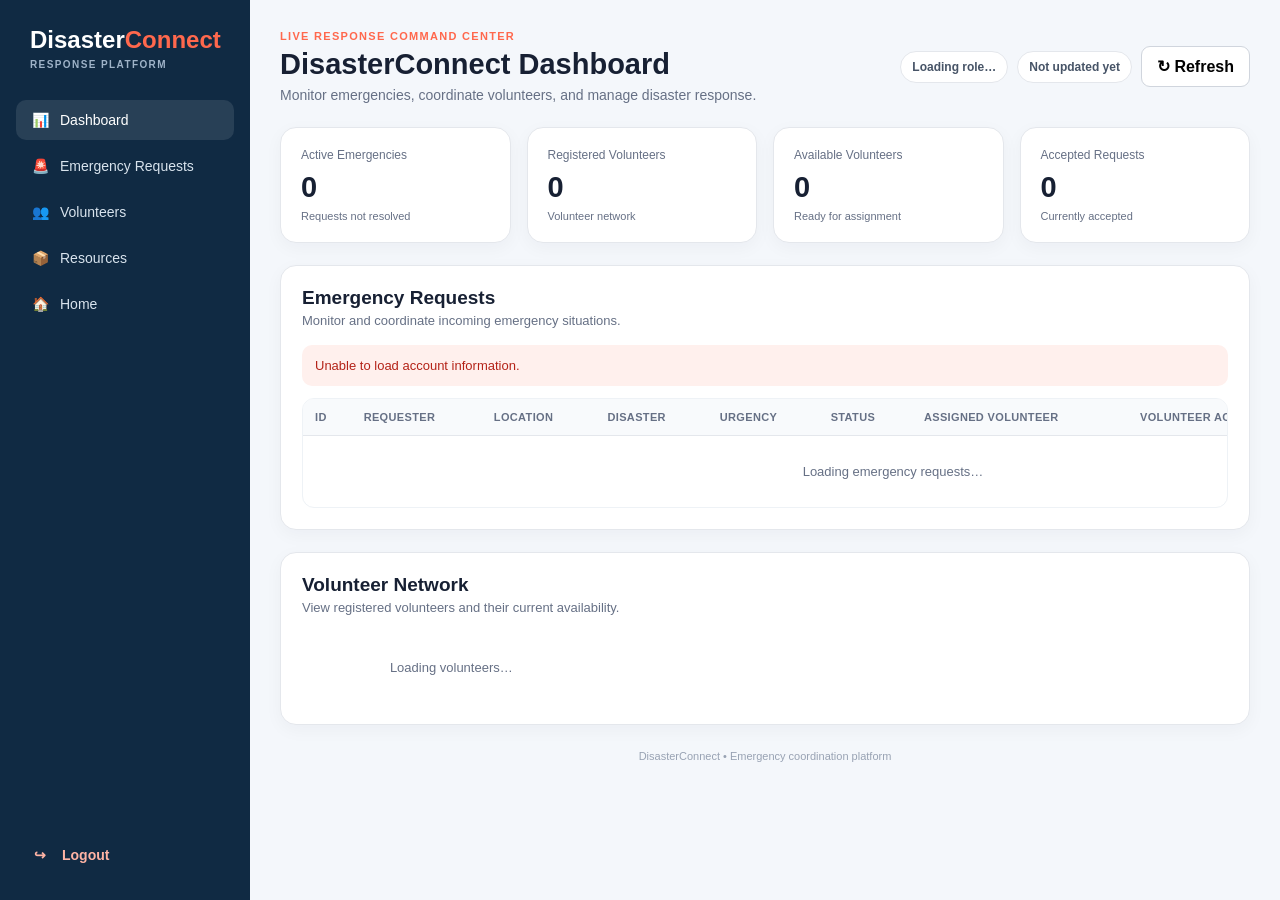
==== src/main/resources/static/dashboard.html @ 62697d00 "Initial DisasterConnect project" ====
<!DOCTYPE html>
<html lang="en">
<head>
<meta charset="UTF-8">
<meta name="viewport" content="width=device-width, initial-scale=1.0">

<title>Dashboard | DisasterConnect</title>

<style>

* {
    box-sizing: border-box;
    margin: 0;
    padding: 0;
}

:root {
    --navy: #102a43;
    --navy2: #163b5c;
    --accent: #ff684d;

    --bg: #f4f7fb;
    --card: #ffffff;
    --border: #e4e7ec;

    --muted: #667085;
    --text: #172033;

    --success: #18733c;
    --successbg: #e6f4ea;

    --warn: #8a6500;
    --warnbg: #fff4cc;

    --info: #2457b8;
    --infobg: #e7f0ff;

    --danger: #b42318;
    --dangerbg: #fff0ed;

    --neutral: #475467;
    --neutralbg: #e8eaed;
}

body {
    font-family: Inter, Arial, Helvetica, sans-serif;
    background: var(--bg);
    color: var(--text);
    min-height: 100vh;
}

button,
select {
    font: inherit;
}

.app {
    display: flex;
    min-height: 100vh;
}

/* ================= SIDEBAR ================= */

.sidebar {
    width: 250px;
    background: var(--navy);
    color: #fff;
    padding: 26px 16px;
    position: fixed;
    inset: 0 auto 0 0;
    display: flex;
    flex-direction: column;
    z-index: 20;
}

.brand {
    font-size: 24px;
    font-weight: 800;
    padding: 0 14px 30px;
}

.brand span {
    color: var(--accent);
}

.brand small {
    display: block;
    font-size: 10px;
    letter-spacing: 1.4px;
    color: #9fb3c8;
    text-transform: uppercase;
    margin-top: 5px;
}

.nav {
    display: flex;
    flex-direction: column;
    gap: 6px;
}

.nav a {
    color: #d8e3ed;
    text-decoration: none;
    padding: 12px 13px;
    border-radius: 10px;
    font-size: 14px;
    display: flex;
    gap: 9px;
    align-items: center;
}

.nav a:hover,
.nav a.active {
    background: rgba(255,255,255,.1);
    color: #fff;
}

.nav-icon {
    width: 22px;
    text-align: center;
}

.nav-divider {
    height: 1px;
    background: rgba(255,255,255,.1);
    margin: 12px 10px;
}

/* ================= LOGOUT ================= */

.logout {
    margin-top: auto;
}

.logout form {
    width: 100%;
}

.logout button {

    display: flex;

    align-items: center;

    gap: 11px;

    padding: 11px 13px;

    width: 100%;

    background: transparent;

    border: none;

    color: #ffb4a5;

    text-align: left;

    font-family: inherit;

    font-size: 14px;

    font-weight: 600;

    border-radius: 10px;

    cursor: pointer;

    transition: all 0.2s ease;
}

.logout button:hover {

    background: rgba(220, 38, 38, 0.12);

    color: #fecaca;
}

/* ================= MAIN ================= */

.main {
    margin-left: 250px;
    width: calc(100% - 250px);
    padding: 30px;
}

/* ================= TOP BAR ================= */

.topbar {
    display: flex;
    justify-content: space-between;
    align-items: center;
    gap: 18px;
    margin-bottom: 24px;
}

.eyebrow {
    font-size: 11px;
    font-weight: 800;
    letter-spacing: 1.3px;
    text-transform: uppercase;
    color: var(--accent);
    margin-bottom: 6px;
}

.topbar h1 {
    font-size: 29px;
    margin-bottom: 6px;
}

.topbar p {
    color: var(--muted);
    font-size: 14px;
}

.top-actions {
    display: flex;
    align-items: center;
    gap: 9px;
    flex-wrap: wrap;
}

.role-pill,
.last-updated {
    font-size: 12px;
    padding: 8px 11px;
    border-radius: 999px;
    background: #fff;
    border: 1px solid var(--border);
    color: var(--neutral);
    font-weight: 700;
}

.refresh-btn {
    border: 1px solid #d0d5dd;
    background: #fff;
    padding: 10px 15px;
    border-radius: 9px;
    cursor: pointer;
    font-weight: 700;
}

.refresh-btn:hover {
    background: #f8fafc;
}

/* ================= STATISTICS ================= */

.stats {
    display: grid;
    grid-template-columns: repeat(4, 1fr);
    gap: 16px;
    margin-bottom: 22px;
}

.stat-card {
    background: #fff;
    border: 1px solid var(--border);
    border-radius: 16px;
    padding: 20px;
    box-shadow: 0 5px 18px rgba(15,23,42,.04);
}

.stat-label {
    color: var(--muted);
    font-size: 12px;
    margin-bottom: 9px;
}

.stat-value {
    font-size: 29px;
    font-weight: 800;
}

.stat-foot {
    font-size: 11px;
    color: var(--muted);
    margin-top: 6px;
}

/* ================= SECTIONS ================= */

.section {
    background: #fff;
    border: 1px solid var(--border);
    border-radius: 16px;
    padding: 21px;
    margin-bottom: 22px;
    box-shadow: 0 5px 18px rgba(15,23,42,.04);
}

.section-header {
    display: flex;
    justify-content: space-between;
    align-items: center;
    gap: 15px;
    margin-bottom: 17px;
}

.section-header h2 {
    font-size: 19px;
}

.section-header p {
    color: var(--muted);
    font-size: 13px;
    margin-top: 4px;
}

/* ================= TABLE ================= */

.table-wrapper {
    overflow-x: auto;
    border: 1px solid #eef2f6;
    border-radius: 12px;
}

table {
    width: 100%;
    border-collapse: collapse;
    min-width: 1180px;
}

th {
    text-align: left;
    background: #f8fafc;
    color: #667085;
    font-size: 11px;
    padding: 12px;
    border-bottom: 1px solid var(--border);
    white-space: nowrap;
    text-transform: uppercase;
    letter-spacing: .35px;
}

td {
    padding: 13px 12px;
    border-bottom: 1px solid #eef2f6;
    font-size: 13px;
    vertical-align: middle;
}

tr:last-child td {
    border-bottom: none;
}

.requester {
    font-weight: 750;
}

.subtext {
    font-size: 11px;
    color: var(--muted);
    margin-top: 3px;
}

/* ================= BADGES ================= */

.badge {
    display: inline-flex;
    align-items: center;
    padding: 5px 9px;
    border-radius: 999px;
    font-size: 10px;
    font-weight: 800;
    letter-spacing: .2px;
    white-space: nowrap;
}

.badge-pending {
    background: var(--warnbg);
    color: var(--warn);
}

.badge-accepted {
    background: var(--successbg);
    color: var(--success);
}

.badge-progress {
    background: var(--infobg);
    color: var(--info);
}

.badge-resolved {
    background: var(--neutralbg);
    color: var(--neutral);
}

.badge-cancelled {
    background: var(--dangerbg);
    color: var(--danger);
}

.badge-available {
    background: var(--successbg);
    color: var(--success);
}

.badge-assigned {
    background: #fff0ed;
    color: #c2412d;
}

/* ================= CONTROLS ================= */

.control {
    padding: 8px 9px;
    border: 1px solid #d0d5dd;
    border-radius: 8px;
    background: #fff;
    font-size: 12px;
    min-width: 120px;
}

.action-btn {
    border: none;
    border-radius: 8px;
    padding: 8px 10px;
    background: var(--navy);
    color: #fff;
    cursor: pointer;
    font-size: 11px;
    font-weight: 800;
    white-space: nowrap;
}

.action-btn:hover {
    background: var(--navy2);
}

.action-btn.secondary {
    background: #fff;
    color: var(--navy);
    border: 1px solid #d0d5dd;
}

.action-btn.secondary:hover {
    background: #f8fafc;
}

.action-btn:disabled {
    opacity: .5;
    cursor: not-allowed;
}

.assign-box {
    display: flex;
    gap: 6px;
    align-items: center;
    flex-wrap: wrap;
}

.assigned-wrap {
    display: flex;
    flex-direction: column;
    gap: 5px;
}

.assigned-name {
    font-weight: 750;
    max-width: 155px;
}

/* ================= STATES ================= */

.empty,
.loading {
    padding: 28px;
    text-align: center;
    color: var(--muted);
    font-size: 13px;
}

.error {
    padding: 13px;
    border-radius: 10px;
    background: var(--dangerbg);
    color: var(--danger);
    font-size: 13px;
    margin-bottom: 12px;
}

/* ================= VOLUNTEERS ================= */

.volunteer-grid {
    display: grid;
    grid-template-columns: repeat(3, 1fr);
    gap: 15px;
}

.volunteer-card {
    border: 1px solid var(--border);
    border-radius: 13px;
    padding: 17px;
    background: #fff;
}

.volunteer-top {
    display: flex;
    justify-content: space-between;
    align-items: flex-start;
    gap: 10px;
    margin-bottom: 9px;
}

.volunteer-name {
    font-size: 15px;
    font-weight: 800;
}

.volunteer-location {
    color: var(--muted);
    font-size: 12px;
    margin-bottom: 12px;
}

.volunteer-info {
    display: flex;
    flex-direction: column;
    gap: 7px;
    font-size: 12px;
    color: #475467;
}

.skills {
    line-height: 1.45;
}

/* ================= FOOTER ================= */

.footer-note {
    text-align: center;
    color: #98a2b3;
    font-size: 11px;
    padding: 3px 0 10px;
}

.hidden {
    display: none !important;
}

/* ================= RESPONSIVE ================= */

@media(max-width:1100px) {

    .stats {
        grid-template-columns: repeat(2, 1fr);
    }

    .volunteer-grid {
        grid-template-columns: repeat(2, 1fr);
    }
}

@media(max-width:800px) {

    .sidebar {
        width: 210px;
    }

    .main {
        margin-left: 210px;
        width: calc(100% - 210px);
        padding: 20px;
    }
}

@media(max-width:650px) {

    .sidebar {
        position: static;
        width: 100%;
        min-height: auto;
    }

    .app {
        flex-direction: column;
    }

    .main {
        margin-left: 0;
        width: 100%;
        padding: 16px;
    }

    .stats {
        grid-template-columns: 1fr;
    }

    .volunteer-grid {
        grid-template-columns: 1fr;
    }

    .topbar {
        align-items: flex-start;
        flex-direction: column;
    }

    .top-actions {
        width: 100%;
    }

    .refresh-btn {
        width: 100%;
    }

    .section {
        padding: 15px;
    }
}

</style>
</head>

<body>

<div class="app">

<!-- ================= SIDEBAR ================= -->

<aside class="sidebar">

    <div class="brand">
        Disaster<span>Connect</span>
        <small>Response Platform</small>
    </div>

    <nav class="nav">

        <a href="/dashboard.html" class="active">
            <span class="nav-icon">📊</span>
            <span>Dashboard</span>
        </a>

        <a href="#emergency-section">
            <span class="nav-icon">🚨</span>
            <span>Emergency Requests</span>
        </a>

        <a href="#volunteer-section">
            <span class="nav-icon">👥</span>
            <span>Volunteers</span>
        </a>

        <a href="/resources.html" id="resourcesNavLink">
            <span class="nav-icon">📦</span>
            <span>Resources</span>
        </a>

        <a href="/admin-users.html"
           id="adminUsersNavLink"
           class="hidden">

            <span class="nav-icon">👤</span>
            <span>User Management</span>

        </a>

        <a href="/index.html">

            <span class="nav-icon">🏠</span>
            <span>Home</span>

        </a>

    </nav>

    <!-- IMPORTANT: POST logout -->

    <div class="logout">

        <form action="/logout" method="post">

            <button type="submit">

                <span class="nav-icon">↪</span>

                <span>Logout</span>

            </button>

        </form>

    </div>

</aside>


<!-- ================= MAIN ================= -->

<main class="main">

    <div class="topbar">

        <div>

            <div class="eyebrow">
                Live response command center
            </div>

            <h1>
                DisasterConnect Dashboard
            </h1>

            <p>
                Monitor emergencies, coordinate volunteers,
                and manage disaster response.
            </p>

        </div>

        <div class="top-actions">

            <span class="role-pill" id="rolePill">
                Loading role…
            </span>

            <span class="last-updated" id="lastUpdated">
                Not updated yet
            </span>

            <button
                class="refresh-btn"
                onclick="loadDashboard()">

                ↻ Refresh

            </button>

        </div>

    </div>


    <!-- ================= STATISTICS ================= -->

    <section class="stats">

        <div class="stat-card">

            <div class="stat-label">
                Active Emergencies
            </div>

            <div
                class="stat-value"
                id="activeEmergencies">

                0

            </div>

            <div class="stat-foot">
                Requests not resolved
            </div>

        </div>


        <div class="stat-card">

            <div class="stat-label">
                Registered Volunteers
            </div>

            <div
                class="stat-value"
                id="registeredVolunteers">

                0

            </div>

            <div class="stat-foot">
                Volunteer network
            </div>

        </div>


        <div class="stat-card">

            <div class="stat-label">
                Available Volunteers
            </div>

            <div
                class="stat-value"
                id="availableVolunteers">

                0

            </div>

            <div class="stat-foot">
                Ready for assignment
            </div>

        </div>


        <div class="stat-card">

            <div class="stat-label">
                Accepted Requests
            </div>

            <div
                class="stat-value"
                id="acceptedRequests">

                0

            </div>

            <div class="stat-foot">
                Currently accepted
            </div>

        </div>

    </section>


    <!-- ================= EMERGENCY REQUESTS ================= -->

    <section
        class="section"
        id="emergency-section">

        <div class="section-header">

            <div>

                <h2>
                    Emergency Requests
                </h2>

                <p>
                    Monitor and coordinate incoming
                    emergency situations.
                </p>

            </div>

        </div>

        <div id="emergencyError"></div>

        <div class="table-wrapper">

            <table>

                <thead>

                    <tr>

                        <th>ID</th>
                        <th>Requester</th>
                        <th>Location</th>
                        <th>Disaster</th>
                        <th>Urgency</th>
                        <th>Status</th>
                        <th>Assigned Volunteer</th>
                        <th>Volunteer Action</th>
                        <th>Update Status</th>

                    </tr>

                </thead>

                <tbody id="emergencyTableBody">

                    <tr>

                        <td
                            colspan="9"
                            class="loading">

                            Loading emergency requests…

                        </td>

                    </tr>

                </tbody>

            </table>

        </div>

    </section>


    <!-- ================= VOLUNTEERS ================= -->

    <section
        class="section"
        id="volunteer-section">

        <div class="section-header">

            <div>

                <h2>
                    Volunteer Network
                </h2>

                <p>
                    View registered volunteers and
                    their current availability.
                </p>

            </div>

        </div>

        <div id="volunteerError"></div>

        <div
            class="volunteer-grid"
            id="volunteerGrid">

            <div class="loading">
                Loading volunteers…
            </div>

        </div>

    </section>


    <div class="footer-note">

        DisasterConnect • Emergency coordination platform

    </div>

</main>

</div>


<script>

/* =========================================================
   GLOBAL STATE
========================================================= */

let emergencyRequests = [];

let volunteers = [];

let currentUser = null;

let canManage = false;


/* =========================================================
   SECURITY / HTML ESCAPING
========================================================= */

function escapeHtml(value) {

    if (value === null || value === undefined) {
        return "";
    }

    return String(value)
        .replace(/&/g, "&amp;")
        .replace(/</g, "&lt;")
        .replace(/>/g, "&gt;")
        .replace(/"/g, "&quot;")
        .replace(/'/g, "&#039;");
}


/* =========================================================
   STATUS BADGE
========================================================= */

function statusBadge(status) {

    const normalized =
        String(status || "").toUpperCase();

    let cssClass = "badge-pending";

    if (normalized === "ACCEPTED") {
        cssClass = "badge-accepted";
    }

    else if (normalized === "IN_PROGRESS") {
        cssClass = "badge-progress";
    }

    else if (normalized === "RESOLVED") {
        cssClass = "badge-resolved";
    }

    else if (normalized === "CANCELLED") {
        cssClass = "badge-cancelled";
    }

    return `
        <span class="badge ${cssClass}">
            ${escapeHtml(normalized)}
        </span>
    `;
}


/* =========================================================
   VOLUNTEER STATUS BADGE
========================================================= */

function volunteerStatusBadge(status) {

    const normalized =
        String(status || "").toUpperCase();

    const cssClass =
        normalized === "AVAILABLE"
            ? "badge-available"
            : "badge-assigned";

    return `
        <span class="badge ${cssClass}">
            ● ${escapeHtml(normalized)}
        </span>
    `;
}


/* =========================================================
   CURRENT USER
========================================================= */

async function loadCurrentUser() {

    const response =
        await fetch("/api/me");

    if (response.status === 401) {

        window.location.href =
            "/login.html";

        return false;
    }

    if (!response.ok) {

        throw new Error(
            "Unable to load account information."
        );
    }

    currentUser =
        await response.json();

    const role =
        String(currentUser.role || "")
            .toUpperCase();

    canManage =
        role === "ADMIN" ||
        role === "COORDINATOR";

    document.getElementById("rolePill")
        .textContent =
        role || "USER";

    if (role === "ADMIN") {

        document
            .getElementById("adminUsersNavLink")
            .classList
            .remove("hidden");

    }

    return true;
}


/* =========================================================
   LOAD DASHBOARD
========================================================= */

async function loadDashboard() {

    try {

        const loggedIn =
            await loadCurrentUser();

        if (!loggedIn) {
            return;
        }

        await Promise.all([
            loadVolunteers(),
            loadEmergencies()
        ]);

        document.getElementById("lastUpdated")
            .textContent =
            "Updated " +
            new Date().toLocaleTimeString(
                [],
                {
                    hour: "2-digit",
                    minute: "2-digit"
                }
            );

    }

    catch (error) {

        console.error(error);

        showGlobalError(
            error.message
        );

    }
}


/* =========================================================
   GLOBAL ERROR
========================================================= */

function showGlobalError(message) {

    document.getElementById(
        "emergencyError"
    ).innerHTML = `
        <div class="error">
            ${escapeHtml(message)}
        </div>
    `;
}


/* =========================================================
   LOAD EMERGENCIES
========================================================= */

async function loadEmergencies() {

    const body =
        document.getElementById(
            "emergencyTableBody"
        );

    const errorBox =
        document.getElementById(
            "emergencyError"
        );

    errorBox.innerHTML = "";

    try {

        const response =
            await fetch(
                "/api/emergency-requests"
            );

        if (response.status === 401) {

            window.location.href =
                "/login.html";

            return;
        }

        if (!response.ok) {

            throw new Error(
                "Unable to load emergency requests."
            );
        }

        emergencyRequests =
            await response.json();

        renderEmergencyRequests();

        updateEmergencyStats();

    }

    catch (error) {

        console.error(error);

        body.innerHTML = `
            <tr>
                <td colspan="9">
                    <div class="error">
                        Unable to load emergency requests.
                    </div>
                </td>
            </tr>
        `;

        errorBox.innerHTML = `
            <div class="error">
                ${escapeHtml(error.message)}
            </div>
        `;
    }
}


/* =========================================================
   LOAD VOLUNTEERS
========================================================= */

async function loadVolunteers() {

    const grid =
        document.getElementById(
            "volunteerGrid"
        );

    const errorBox =
        document.getElementById(
            "volunteerError"
        );

    errorBox.innerHTML = "";

    try {

        const response =
            await fetch(
                "/api/volunteers"
            );

        if (response.status === 401) {

            window.location.href =
                "/login.html";

            return;
        }

        if (!response.ok) {

            throw new Error(
                "Unable to load volunteers."
            );
        }

        volunteers =
            await response.json();

        renderVolunteers();

        updateVolunteerStats();

    }

    catch (error) {

        console.error(error);

        grid.innerHTML = `
            <div class="error">
                Unable to load volunteers.
            </div>
        `;

        errorBox.innerHTML = `
            <div class="error">
                ${escapeHtml(error.message)}
            </div>
        `;
    }
}


/* =========================================================
   RENDER EMERGENCY REQUESTS
========================================================= */

function renderEmergencyRequests() {

    const body =
        document.getElementById(
            "emergencyTableBody"
        );

    if (!emergencyRequests.length) {

        body.innerHTML = `
            <tr>
                <td colspan="9">
                    <div class="empty">
                        No emergency requests found.
                    </div>
                </td>
            </tr>
        `;

        return;
    }

    body.innerHTML =
        emergencyRequests.map(request => {

            const assigned =
                volunteers.find(
                    volunteer =>
                        Number(volunteer.id) ===
                        Number(request.assignedVolunteerId)
                );

            const assignedName =
                assigned
                    ? assigned.name
                    : request.assignedVolunteerId
                        ? `Volunteer #${request.assignedVolunteerId}`
                        : "Not assigned";


            const management =
                canManage

                ? request.assignedVolunteerId

                    ? `
                        <div class="assigned-wrap">

                            <span class="badge badge-assigned">
                                Assigned
                            </span>

                            <button
                                class="action-btn secondary"
                                onclick="showReassign(${request.id})">

                                Change Volunteer

                            </button>

                        </div>
                    `

                    : `
                        <div class="assign-box">

                            <select
                                class="control"
                                id="assign-${request.id}">

                                <option value="">
                                    Select volunteer
                                </option>

                                ${getAvailableVolunteerOptions()}

                            </select>

                            <button
                                class="action-btn"
                                onclick="assignVolunteer(${request.id})">

                                Assign

                            </button>

                        </div>
                    `

                : `
                    <span class="subtext">
                        ${
                            request.assignedVolunteerId
                                ? "Assigned"
                                : "Awaiting assignment"
                        }
                    </span>
                `;


            const statusControls =
                canManage

                ? `
                    <div class="assign-box">

                        <select
                            class="control"
                            id="status-${request.id}">

                            <option
                                value="PENDING"
                                ${
                                    request.status === "PENDING"
                                        ? "selected"
                                        : ""
                                }>

                                PENDING

                            </option>

                            <option
                                value="ACCEPTED"
                                ${
                                    request.status === "ACCEPTED"
                                        ? "selected"
                                        : ""
                                }>

                                ACCEPTED

                            </option>

                            <option
                                value="IN_PROGRESS"
                                ${
                                    request.status === "IN_PROGRESS"
                                        ? "selected"
                                        : ""
                                }>

                                IN_PROGRESS

                            </option>

                            <option
                                value="RESOLVED"
                                ${
                                    request.status === "RESOLVED"
                                        ? "selected"
                                        : ""
                                }>

                                RESOLVED

                            </option>

                            <option
                                value="CANCELLED"
                                ${
                                    request.status === "CANCELLED"
                                        ? "selected"
                                        : ""
                                }>

                                CANCELLED

                            </option>

                        </select>

                        <button
                            class="action-btn"
                            onclick="updateEmergencyStatus(${request.id})">

                            Update

                        </button>

                    </div>
                `

                : statusBadge(request.status);


            return `
                <tr>

                    <td>
                        #${escapeHtml(request.id)}
                    </td>

                    <td>

                        <div class="requester">
                            ${escapeHtml(request.requesterName)}
                        </div>

                        <div class="subtext">
                            ${escapeHtml(request.contactNumber)}
                        </div>

                    </td>

                    <td>
                        ${escapeHtml(request.location)}
                    </td>

                    <td>
                        ${escapeHtml(request.disasterType)}
                    </td>

                    <td>
                        ${escapeHtml(request.urgency)}
                    </td>

                    <td>
                        ${statusBadge(request.status)}
                    </td>

                    <td>

                        <div class="assigned-name">
                            ${escapeHtml(assignedName)}
                        </div>

                    </td>

                    <td id="assignment-${request.id}">

                        ${management}

                    </td>

                    <td>

                        ${statusControls}

                    </td>

                </tr>
            `;

        }).join("");
}


/* =========================================================
   AVAILABLE VOLUNTEERS
========================================================= */

function getAvailableVolunteerOptions(
    excludeId = null
) {

    const available =
        volunteers.filter(
            volunteer =>

                String(volunteer.status || "")
                    .toUpperCase() === "AVAILABLE"

                &&

                Number(volunteer.id) !==
                    Number(excludeId)
        );

    if (!available.length) {

        return `
            <option value="">
                No available volunteers
            </option>
        `;
    }

    return available.map(
        volunteer => `

            <option value="${escapeHtml(volunteer.id)}">

                ${escapeHtml(volunteer.name)}
                —
                ${escapeHtml(volunteer.location)}

            </option>

        `
    ).join("");
}


/* =========================================================
   REASSIGN VOLUNTEER
========================================================= */

function showReassign(emergencyId) {

    if (!canManage) {
        return;
    }

    const cell =
        document.getElementById(
            `assignment-${emergencyId}`
        );

    const request =
        emergencyRequests.find(
            item =>
                Number(item.id) ===
                Number(emergencyId)
        );

    if (!cell || !request) {
        return;
    }

    cell.innerHTML = `

        <div class="assign-box">

            <select
                class="control"
                id="assign-${emergencyId}">

                <option value="">
                    Select volunteer
                </option>

                ${getAvailableVolunteerOptions(
                    request.assignedVolunteerId
                )}

            </select>

            <button
                class="action-btn"
                onclick="assignVolunteer(${emergencyId})">

                Reassign

            </button>

            <button
                class="action-btn secondary"
                onclick="renderEmergencyRequests()">

                Cancel

            </button>

        </div>

    `;
}


/* =========================================================
   ASSIGN VOLUNTEER
========================================================= */

async function assignVolunteer(
    emergencyId
) {

    if (!canManage) {

        alert("Access denied.");

        return;
    }

    const select =
        document.getElementById(
            `assign-${emergencyId}`
        );

    if (!select || !select.value) {

        alert(
            "Please select an available volunteer."
        );

        return;
    }

    try {

        const response =
            await fetch(
                `/api/emergency-requests/${emergencyId}/assign?volunteerId=${encodeURIComponent(select.value)}`,
                {
                    method: "PUT"
                }
            );

        if (response.status === 401) {

            window.location.href =
                "/login.html";

            return;
        }

        if (response.status === 403) {

            alert(
                "Access denied. Your account cannot assign volunteers."
            );

            return;
        }

        if (!response.ok) {

            const message =
                await response.text();

            throw new Error(
                message ||
                "Unable to assign volunteer."
            );
        }

        alert(
            "Volunteer assignment updated successfully."
        );

        await loadDashboard();

    }

    catch (error) {

        console.error(error);

        alert(
            "Assignment failed: " +
            error.message
        );
    }
}


/* =========================================================
   UPDATE EMERGENCY STATUS
========================================================= */

async function updateEmergencyStatus(
    emergencyId
) {

    if (!canManage) {

        alert("Access denied.");

        return;
    }

    const select =
        document.getElementById(
            `status-${emergencyId}`
        );

    if (!select) {
        return;
    }

    try {

        const response =
            await fetch(
                `/api/emergency-requests/${emergencyId}/status?status=${encodeURIComponent(select.value)}`,
                {
                    method: "PUT"
                }
            );

        if (response.status === 401) {

            window.location.href =
                "/login.html";

            return;
        }

        if (response.status === 403) {

            alert(
                "Access denied. Your account cannot update emergency status."
            );

            return;
        }

        if (!response.ok) {

            const message =
                await response.text();

            throw new Error(
                message ||
                "Unable to update emergency status."
            );
        }

        alert(
            "Emergency status updated successfully."
        );

        await loadDashboard();

    }

    catch (error) {

        console.error(error);

        alert(
            "Status update failed: " +
            error.message
        );
    }
}


/* =========================================================
   RENDER VOLUNTEERS
========================================================= */

function renderVolunteers() {

    const grid =
        document.getElementById(
            "volunteerGrid"
        );

    if (!volunteers.length) {

        grid.innerHTML = `
            <div class="empty">
                No volunteers registered yet.
            </div>
        `;

        return;
    }

    grid.innerHTML =
        volunteers.map(
            volunteer => `

                <div class="volunteer-card">

                    <div class="volunteer-top">

                        <div>

                            <div class="volunteer-name">
                                ${escapeHtml(volunteer.name)}
                            </div>

                            <div class="volunteer-location">
                                📍
                                ${escapeHtml(volunteer.location)}
                            </div>

                        </div>

                        ${volunteerStatusBadge(
                            volunteer.status
                        )}

                    </div>

                    <div class="volunteer-info">

                        <div class="skills">
                            🛠
                            ${escapeHtml(volunteer.skills)}
                        </div>

                        <div>
                            📞
                            ${escapeHtml(
                                volunteer.contactNumber
                            )}
                        </div>

                        <div>
                            Availability:
                            ${escapeHtml(
                                volunteer.availability
                            )}
                        </div>

                    </div>

                </div>

            `
        ).join("");
}


/* =========================================================
   EMERGENCY STATISTICS
========================================================= */

function updateEmergencyStats() {

    const active =
        emergencyRequests.filter(
            request => {

                const status =
                    String(
                        request.status || ""
                    ).toUpperCase();

                return (
                    status !== "RESOLVED" &&
                    status !== "CANCELLED"
                );

            }
        ).length;


    const accepted =
        emergencyRequests.filter(
            request =>
                String(
                    request.status || ""
                ).toUpperCase() ===
                "ACCEPTED"
        ).length;


    document.getElementById(
        "activeEmergencies"
    ).textContent = active;


    document.getElementById(
        "acceptedRequests"
    ).textContent = accepted;
}


/* =========================================================
   VOLUNTEER STATISTICS
========================================================= */

function updateVolunteerStats() {

    const available =
        volunteers.filter(
            volunteer =>
                String(
                    volunteer.status || ""
                ).toUpperCase() ===
                "AVAILABLE"
        ).length;


    document.getElementById(
        "registeredVolunteers"
    ).textContent =
        volunteers.length;


    document.getElementById(
        "availableVolunteers"
    ).textContent =
        available;
}


/* =========================================================
   START DASHBOARD
========================================================= */

document.addEventListener(
    "DOMContentLoaded",
    loadDashboard
);

</script>

</body>
</html>
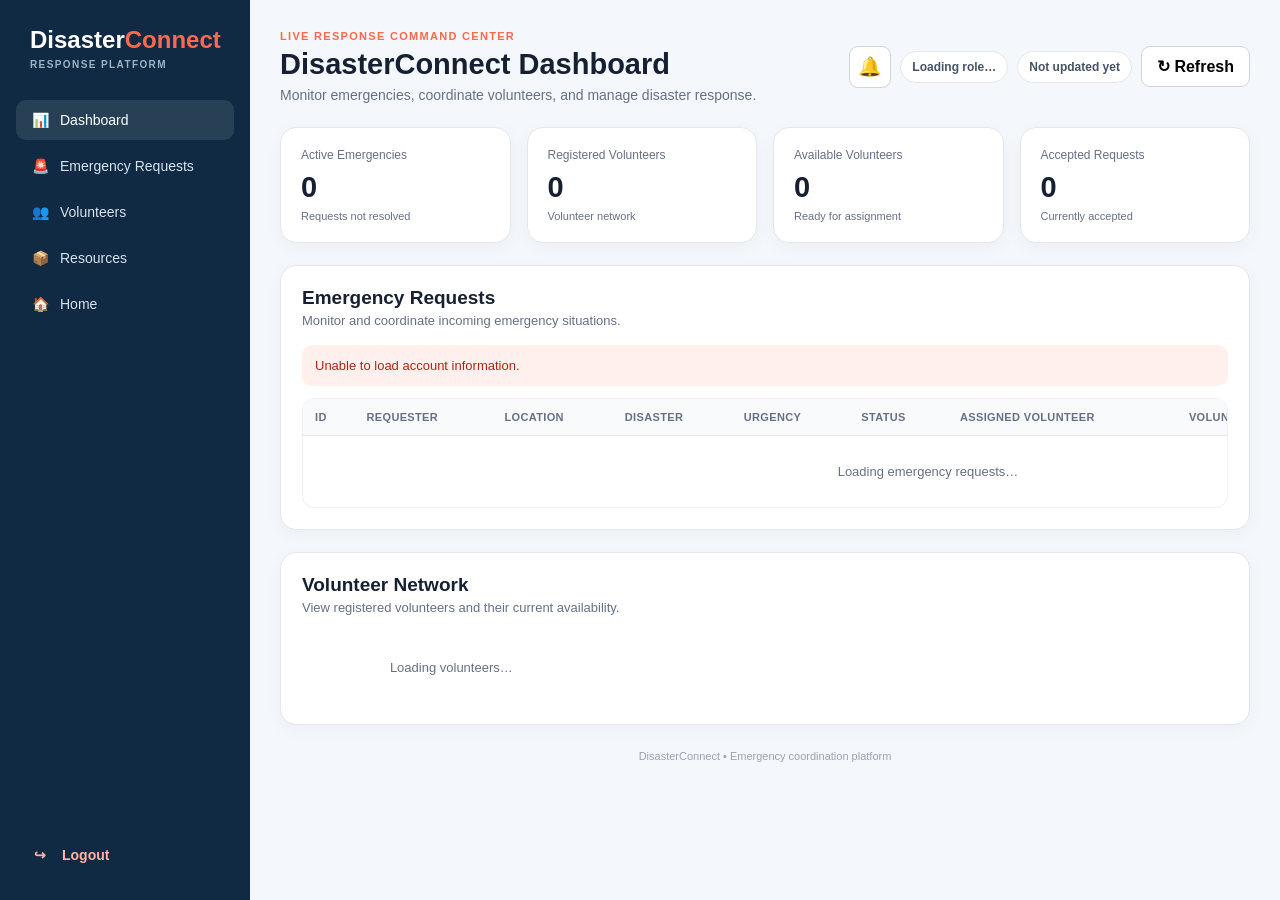
==== commit aac97918: "Updated DisasterConnect features" ====
--- a/src/main/resources/static/dashboard.html
+++ b/src/main/resources/static/dashboard.html
@@ -1,876 +1,1260 @@
 <!DOCTYPE html>
 <html lang="en">
+
 <head>
-<meta charset="UTF-8">
-<meta name="viewport" content="width=device-width, initial-scale=1.0">
-
-<title>Dashboard | DisasterConnect</title>
-
-<style>
-
-* {
-    box-sizing: border-box;
-    margin: 0;
-    padding: 0;
-}
-
-:root {
-    --navy: #102a43;
-    --navy2: #163b5c;
-    --accent: #ff684d;
-
-    --bg: #f4f7fb;
-    --card: #ffffff;
-    --border: #e4e7ec;
-
-    --muted: #667085;
-    --text: #172033;
-
-    --success: #18733c;
-    --successbg: #e6f4ea;
-
-    --warn: #8a6500;
-    --warnbg: #fff4cc;
-
-    --info: #2457b8;
-    --infobg: #e7f0ff;
-
-    --danger: #b42318;
-    --dangerbg: #fff0ed;
-
-    --neutral: #475467;
-    --neutralbg: #e8eaed;
-}
-
-body {
-    font-family: Inter, Arial, Helvetica, sans-serif;
-    background: var(--bg);
-    color: var(--text);
-    min-height: 100vh;
-}
-
-button,
-select {
-    font: inherit;
-}
-
-.app {
-    display: flex;
-    min-height: 100vh;
-}
-
-/* ================= SIDEBAR ================= */
-
-.sidebar {
-    width: 250px;
-    background: var(--navy);
-    color: #fff;
-    padding: 26px 16px;
-    position: fixed;
-    inset: 0 auto 0 0;
-    display: flex;
-    flex-direction: column;
-    z-index: 20;
-}
-
-.brand {
-    font-size: 24px;
-    font-weight: 800;
-    padding: 0 14px 30px;
-}
-
-.brand span {
-    color: var(--accent);
-}
-
-.brand small {
-    display: block;
-    font-size: 10px;
-    letter-spacing: 1.4px;
-    color: #9fb3c8;
-    text-transform: uppercase;
-    margin-top: 5px;
-}
-
-.nav {
-    display: flex;
-    flex-direction: column;
-    gap: 6px;
-}
-
-.nav a {
-    color: #d8e3ed;
-    text-decoration: none;
-    padding: 12px 13px;
-    border-radius: 10px;
-    font-size: 14px;
-    display: flex;
-    gap: 9px;
-    align-items: center;
-}
-
-.nav a:hover,
-.nav a.active {
-    background: rgba(255,255,255,.1);
-    color: #fff;
-}
-
-.nav-icon {
-    width: 22px;
-    text-align: center;
-}
-
-.nav-divider {
-    height: 1px;
-    background: rgba(255,255,255,.1);
-    margin: 12px 10px;
-}
-
-/* ================= LOGOUT ================= */
-
-.logout {
-    margin-top: auto;
-}
-
-.logout form {
-    width: 100%;
-}
-
-.logout button {
-
-    display: flex;
-
-    align-items: center;
-
-    gap: 11px;
-
-    padding: 11px 13px;
-
-    width: 100%;
-
-    background: transparent;
-
-    border: none;
-
-    color: #ffb4a5;
-
-    text-align: left;
-
-    font-family: inherit;
-
-    font-size: 14px;
-
-    font-weight: 600;
-
-    border-radius: 10px;
-
-    cursor: pointer;
-
-    transition: all 0.2s ease;
-}
-
-.logout button:hover {
-
-    background: rgba(220, 38, 38, 0.12);
-
-    color: #fecaca;
-}
-
-/* ================= MAIN ================= */
-
-.main {
-    margin-left: 250px;
-    width: calc(100% - 250px);
-    padding: 30px;
-}
-
-/* ================= TOP BAR ================= */
-
-.topbar {
-    display: flex;
-    justify-content: space-between;
-    align-items: center;
-    gap: 18px;
-    margin-bottom: 24px;
-}
-
-.eyebrow {
-    font-size: 11px;
-    font-weight: 800;
-    letter-spacing: 1.3px;
-    text-transform: uppercase;
-    color: var(--accent);
-    margin-bottom: 6px;
-}
-
-.topbar h1 {
-    font-size: 29px;
-    margin-bottom: 6px;
-}
-
-.topbar p {
-    color: var(--muted);
-    font-size: 14px;
-}
-
-.top-actions {
-    display: flex;
-    align-items: center;
-    gap: 9px;
-    flex-wrap: wrap;
-}
-
-.role-pill,
-.last-updated {
-    font-size: 12px;
-    padding: 8px 11px;
-    border-radius: 999px;
-    background: #fff;
-    border: 1px solid var(--border);
-    color: var(--neutral);
-    font-weight: 700;
-}
-
-.refresh-btn {
-    border: 1px solid #d0d5dd;
-    background: #fff;
-    padding: 10px 15px;
-    border-radius: 9px;
-    cursor: pointer;
-    font-weight: 700;
-}
-
-.refresh-btn:hover {
-    background: #f8fafc;
-}
-
-/* ================= STATISTICS ================= */
-
-.stats {
-    display: grid;
-    grid-template-columns: repeat(4, 1fr);
-    gap: 16px;
-    margin-bottom: 22px;
-}
-
-.stat-card {
-    background: #fff;
-    border: 1px solid var(--border);
-    border-radius: 16px;
-    padding: 20px;
-    box-shadow: 0 5px 18px rgba(15,23,42,.04);
-}
-
-.stat-label {
-    color: var(--muted);
-    font-size: 12px;
-    margin-bottom: 9px;
-}
-
-.stat-value {
-    font-size: 29px;
-    font-weight: 800;
-}
-
-.stat-foot {
-    font-size: 11px;
-    color: var(--muted);
-    margin-top: 6px;
-}
-
-/* ================= SECTIONS ================= */
-
-.section {
-    background: #fff;
-    border: 1px solid var(--border);
-    border-radius: 16px;
-    padding: 21px;
-    margin-bottom: 22px;
-    box-shadow: 0 5px 18px rgba(15,23,42,.04);
-}
-
-.section-header {
-    display: flex;
-    justify-content: space-between;
-    align-items: center;
-    gap: 15px;
-    margin-bottom: 17px;
-}
-
-.section-header h2 {
-    font-size: 19px;
-}
-
-.section-header p {
-    color: var(--muted);
-    font-size: 13px;
-    margin-top: 4px;
-}
-
-/* ================= TABLE ================= */
-
-.table-wrapper {
-    overflow-x: auto;
-    border: 1px solid #eef2f6;
-    border-radius: 12px;
-}
-
-table {
-    width: 100%;
-    border-collapse: collapse;
-    min-width: 1180px;
-}
-
-th {
-    text-align: left;
-    background: #f8fafc;
-    color: #667085;
-    font-size: 11px;
-    padding: 12px;
-    border-bottom: 1px solid var(--border);
-    white-space: nowrap;
-    text-transform: uppercase;
-    letter-spacing: .35px;
-}
-
-td {
-    padding: 13px 12px;
-    border-bottom: 1px solid #eef2f6;
-    font-size: 13px;
-    vertical-align: middle;
-}
-
-tr:last-child td {
-    border-bottom: none;
-}
-
-.requester {
-    font-weight: 750;
-}
-
-.subtext {
-    font-size: 11px;
-    color: var(--muted);
-    margin-top: 3px;
-}
-
-/* ================= BADGES ================= */
-
-.badge {
-    display: inline-flex;
-    align-items: center;
-    padding: 5px 9px;
-    border-radius: 999px;
-    font-size: 10px;
-    font-weight: 800;
-    letter-spacing: .2px;
-    white-space: nowrap;
-}
-
-.badge-pending {
-    background: var(--warnbg);
-    color: var(--warn);
-}
-
-.badge-accepted {
-    background: var(--successbg);
-    color: var(--success);
-}
-
-.badge-progress {
-    background: var(--infobg);
-    color: var(--info);
-}
-
-.badge-resolved {
-    background: var(--neutralbg);
-    color: var(--neutral);
-}
-
-.badge-cancelled {
-    background: var(--dangerbg);
-    color: var(--danger);
-}
-
-.badge-available {
-    background: var(--successbg);
-    color: var(--success);
-}
-
-.badge-assigned {
-    background: #fff0ed;
-    color: #c2412d;
-}
-
-/* ================= CONTROLS ================= */
-
-.control {
-    padding: 8px 9px;
-    border: 1px solid #d0d5dd;
-    border-radius: 8px;
-    background: #fff;
-    font-size: 12px;
-    min-width: 120px;
-}
-
-.action-btn {
-    border: none;
-    border-radius: 8px;
-    padding: 8px 10px;
-    background: var(--navy);
-    color: #fff;
-    cursor: pointer;
-    font-size: 11px;
-    font-weight: 800;
-    white-space: nowrap;
-}
-
-.action-btn:hover {
-    background: var(--navy2);
-}
-
-.action-btn.secondary {
-    background: #fff;
-    color: var(--navy);
-    border: 1px solid #d0d5dd;
-}
-
-.action-btn.secondary:hover {
-    background: #f8fafc;
-}
-
-.action-btn:disabled {
-    opacity: .5;
-    cursor: not-allowed;
-}
-
-.assign-box {
-    display: flex;
-    gap: 6px;
-    align-items: center;
-    flex-wrap: wrap;
-}
-
-.assigned-wrap {
-    display: flex;
-    flex-direction: column;
-    gap: 5px;
-}
-
-.assigned-name {
-    font-weight: 750;
-    max-width: 155px;
-}
-
-/* ================= STATES ================= */
-
-.empty,
-.loading {
-    padding: 28px;
-    text-align: center;
-    color: var(--muted);
-    font-size: 13px;
-}
-
-.error {
-    padding: 13px;
-    border-radius: 10px;
-    background: var(--dangerbg);
-    color: var(--danger);
-    font-size: 13px;
-    margin-bottom: 12px;
-}
-
-/* ================= VOLUNTEERS ================= */
-
-.volunteer-grid {
-    display: grid;
-    grid-template-columns: repeat(3, 1fr);
-    gap: 15px;
-}
-
-.volunteer-card {
-    border: 1px solid var(--border);
-    border-radius: 13px;
-    padding: 17px;
-    background: #fff;
-}
-
-.volunteer-top {
-    display: flex;
-    justify-content: space-between;
-    align-items: flex-start;
-    gap: 10px;
-    margin-bottom: 9px;
-}
-
-.volunteer-name {
-    font-size: 15px;
-    font-weight: 800;
-}
-
-.volunteer-location {
-    color: var(--muted);
-    font-size: 12px;
-    margin-bottom: 12px;
-}
-
-.volunteer-info {
-    display: flex;
-    flex-direction: column;
-    gap: 7px;
-    font-size: 12px;
-    color: #475467;
-}
-
-.skills {
-    line-height: 1.45;
-}
-
-/* ================= FOOTER ================= */
-
-.footer-note {
-    text-align: center;
-    color: #98a2b3;
-    font-size: 11px;
-    padding: 3px 0 10px;
-}
-
-.hidden {
-    display: none !important;
-}
-
-/* ================= RESPONSIVE ================= */
-
-@media(max-width:1100px) {
-
-    .stats {
-        grid-template-columns: repeat(2, 1fr);
-    }
-
-    .volunteer-grid {
-        grid-template-columns: repeat(2, 1fr);
-    }
-}
-
-@media(max-width:800px) {
-
-    .sidebar {
-        width: 210px;
-    }
-
-    .main {
-        margin-left: 210px;
-        width: calc(100% - 210px);
-        padding: 20px;
-    }
-}
-
-@media(max-width:650px) {
-
-    .sidebar {
-        position: static;
-        width: 100%;
-        min-height: auto;
-    }
-
-    .app {
-        flex-direction: column;
-    }
-
-    .main {
-        margin-left: 0;
-        width: 100%;
-        padding: 16px;
-    }
-
-    .stats {
-        grid-template-columns: 1fr;
-    }
-
-    .volunteer-grid {
-        grid-template-columns: 1fr;
-    }
-
-    .topbar {
-        align-items: flex-start;
-        flex-direction: column;
-    }
-
-    .top-actions {
-        width: 100%;
-    }
-
-    .refresh-btn {
-        width: 100%;
-    }
-
-    .section {
-        padding: 15px;
-    }
-}
-
-</style>
+
+    <meta charset="UTF-8">
+
+    <meta name="viewport"
+          content="width=device-width, initial-scale=1.0">
+
+    <title>Dashboard | DisasterConnect</title>
+
+    <style>
+
+        /* =========================================================
+           GLOBAL
+        ========================================================= */
+
+        * {
+            box-sizing: border-box;
+            margin: 0;
+            padding: 0;
+        }
+
+        :root {
+            --navy: #102a43;
+            --navy2: #163b5c;
+            --accent: #ff684d;
+            --bg: #f4f7fb;
+            --card: #ffffff;
+            --border: #e4e7ec;
+            --muted: #667085;
+            --text: #172033;
+
+            --success: #18733c;
+            --successbg: #e6f4ea;
+
+            --warn: #8a6500;
+            --warnbg: #fff4cc;
+
+            --info: #2457b8;
+            --infobg: #e7f0ff;
+
+            --danger: #b42318;
+            --dangerbg: #fff0ed;
+
+            --neutral: #475467;
+            --neutralbg: #e8eaed;
+        }
+
+        body {
+            font-family: Inter, Arial, Helvetica, sans-serif;
+            background: var(--bg);
+            color: var(--text);
+            min-height: 100vh;
+        }
+
+        button,
+        select {
+            font: inherit;
+        }
+
+        .app {
+            display: flex;
+            min-height: 100vh;
+        }
+
+
+        /* =========================================================
+           SIDEBAR
+        ========================================================= */
+
+        .sidebar {
+            width: 250px;
+            background: var(--navy);
+            color: #fff;
+            padding: 26px 16px;
+            position: fixed;
+            inset: 0 auto 0 0;
+            display: flex;
+            flex-direction: column;
+            z-index: 20;
+        }
+
+        .brand {
+            font-size: 24px;
+            font-weight: 800;
+            padding: 0 14px 30px;
+        }
+
+        .brand span {
+            color: var(--accent);
+        }
+
+        .brand small {
+            display: block;
+            font-size: 10px;
+            letter-spacing: 1.4px;
+            color: #9fb3c8;
+            text-transform: uppercase;
+            margin-top: 5px;
+        }
+
+        .nav {
+            display: flex;
+            flex-direction: column;
+            gap: 6px;
+        }
+
+        .nav a {
+            color: #d8e3ed;
+            text-decoration: none;
+            padding: 12px 13px;
+            border-radius: 10px;
+            font-size: 14px;
+            display: flex;
+            gap: 9px;
+            align-items: center;
+        }
+
+        .nav a:hover,
+        .nav a.active {
+            background: rgba(255, 255, 255, .1);
+            color: #fff;
+        }
+
+        .nav-icon {
+            width: 22px;
+            text-align: center;
+        }
+
+        .nav-divider {
+            height: 1px;
+            background: rgba(255, 255, 255, .1);
+            margin: 12px 10px;
+        }
+
+
+        /* =========================================================
+           LOGOUT
+        ========================================================= */
+
+        .logout {
+            margin-top: auto;
+        }
+
+        .logout form {
+            width: 100%;
+        }
+
+        .logout button {
+            display: flex;
+            align-items: center;
+            gap: 11px;
+            padding: 11px 13px;
+            width: 100%;
+            background: transparent;
+            border: none;
+            color: #ffb4a5;
+            text-align: left;
+            font-family: inherit;
+            font-size: 14px;
+            font-weight: 600;
+            border-radius: 10px;
+            cursor: pointer;
+            transition: all 0.2s ease;
+        }
+
+        .logout button:hover {
+            background: rgba(220, 38, 38, 0.12);
+            color: #fecaca;
+        }
+
+
+        /* =========================================================
+           MAIN
+        ========================================================= */
+
+        .main {
+            margin-left: 250px;
+            width: calc(100% - 250px);
+            padding: 30px;
+        }
+
+
+        /* =========================================================
+           TOP BAR
+        ========================================================= */
+
+        .topbar {
+            display: flex;
+            justify-content: space-between;
+            align-items: center;
+            gap: 18px;
+            margin-bottom: 24px;
+        }
+
+        .eyebrow {
+            font-size: 11px;
+            font-weight: 800;
+            letter-spacing: 1.3px;
+            text-transform: uppercase;
+            color: var(--accent);
+            margin-bottom: 6px;
+        }
+
+        .topbar h1 {
+            font-size: 29px;
+            margin-bottom: 6px;
+        }
+
+        .topbar p {
+            color: var(--muted);
+            font-size: 14px;
+        }
+
+        .top-actions {
+            display: flex;
+            align-items: center;
+            gap: 9px;
+            flex-wrap: wrap;
+        }
+
+        .role-pill,
+        .last-updated {
+            font-size: 12px;
+            padding: 8px 11px;
+            border-radius: 999px;
+            background: #fff;
+            border: 1px solid var(--border);
+            color: var(--neutral);
+            font-weight: 700;
+        }
+
+        .refresh-btn {
+            border: 1px solid #d0d5dd;
+            background: #fff;
+            padding: 10px 15px;
+            border-radius: 9px;
+            cursor: pointer;
+            font-weight: 700;
+        }
+
+        .refresh-btn:hover {
+            background: #f8fafc;
+        }
+
+
+        /* =========================================================
+           NOTIFICATIONS
+        ========================================================= */
+
+        .notification-wrapper {
+            position: relative;
+        }
+
+        .notification-btn {
+            position: relative;
+            border: 1px solid #d0d5dd;
+            background: #fff;
+            width: 42px;
+            height: 42px;
+            border-radius: 9px;
+            cursor: pointer;
+            font-size: 19px;
+            display: flex;
+            align-items: center;
+            justify-content: center;
+            transition: background .15s ease,
+                        border-color .15s ease;
+        }
+
+        .notification-btn:hover {
+            background: #f8fafc;
+        }
+
+        .notification-badge {
+            position: absolute;
+            top: -5px;
+            right: -5px;
+            min-width: 19px;
+            height: 19px;
+            padding: 0 5px;
+            border-radius: 999px;
+            background: #d92d20;
+            color: #fff;
+            font-size: 10px;
+            font-weight: 800;
+            display: flex;
+            align-items: center;
+            justify-content: center;
+            border: 2px solid #fff;
+        }
+
+        .notification-panel {
+            position: absolute;
+            top: 50px;
+            right: 0;
+            width: 360px;
+            max-height: 430px;
+            overflow-y: auto;
+            background: #fff;
+            border: 1px solid var(--border);
+            border-radius: 14px;
+            box-shadow: 0 12px 35px rgba(15, 23, 42, .15);
+            z-index: 100;
+            display: none;
+        }
+
+        .notification-panel.show {
+            display: block;
+        }
+
+        .notification-header {
+            padding: 15px 17px;
+            border-bottom: 1px solid var(--border);
+            display: flex;
+            justify-content: space-between;
+            align-items: center;
+            gap: 10px;
+        }
+
+        .notification-header strong {
+            font-size: 14px;
+        }
+
+        .notification-list {
+            display: flex;
+            flex-direction: column;
+        }
+
+        .notification-item {
+            padding: 14px 17px;
+            border-bottom: 1px solid #eef2f6;
+            cursor: pointer;
+            transition: background .15s ease;
+        }
+
+        .notification-item:hover {
+            background: #f8fafc;
+        }
+
+        .notification-item.unread {
+            background: #f0f6ff;
+        }
+
+        .notification-title {
+            font-size: 13px;
+            font-weight: 800;
+            margin-bottom: 5px;
+        }
+
+        .notification-message {
+            font-size: 12px;
+            color: var(--muted);
+            line-height: 1.45;
+        }
+
+        .notification-time {
+            font-size: 10px;
+            color: #98a2b3;
+            margin-top: 7px;
+        }
+
+        .notification-empty {
+            padding: 28px 17px;
+            text-align: center;
+            color: var(--muted);
+            font-size: 12px;
+        }
+
+
+        /* =========================================================
+           STATISTICS
+        ========================================================= */
+
+        .stats {
+            display: grid;
+            grid-template-columns: repeat(4, 1fr);
+            gap: 16px;
+            margin-bottom: 22px;
+        }
+
+        .stat-card {
+            background: #fff;
+            border: 1px solid var(--border);
+            border-radius: 16px;
+            padding: 20px;
+            box-shadow: 0 5px 18px rgba(15, 23, 42, .04);
+        }
+
+        .stat-label {
+            color: var(--muted);
+            font-size: 12px;
+            margin-bottom: 9px;
+        }
+
+        .stat-value {
+            font-size: 29px;
+            font-weight: 800;
+        }
+
+        .stat-foot {
+            font-size: 11px;
+            color: var(--muted);
+            margin-top: 6px;
+        }
+
+
+        /* =========================================================
+           SECTIONS
+        ========================================================= */
+
+        .section {
+            background: #fff;
+            border: 1px solid var(--border);
+            border-radius: 16px;
+            padding: 21px;
+            margin-bottom: 22px;
+            box-shadow: 0 5px 18px rgba(15, 23, 42, .04);
+        }
+
+        .section-header {
+            display: flex;
+            justify-content: space-between;
+            align-items: center;
+            gap: 15px;
+            margin-bottom: 17px;
+        }
+
+        .section-header h2 {
+            font-size: 19px;
+        }
+
+        .section-header p {
+            color: var(--muted);
+            font-size: 13px;
+            margin-top: 4px;
+        }
+
+
+        /* =========================================================
+           TABLE
+        ========================================================= */
+
+        .table-wrapper {
+            overflow-x: auto;
+            border: 1px solid #eef2f6;
+            border-radius: 12px;
+        }
+
+        table {
+            width: 100%;
+            border-collapse: collapse;
+            min-width: 1250px;
+        }
+
+        th {
+            text-align: left;
+            background: #f8fafc;
+            color: #667085;
+            font-size: 11px;
+            padding: 12px;
+            border-bottom: 1px solid var(--border);
+            white-space: nowrap;
+            text-transform: uppercase;
+            letter-spacing: .35px;
+        }
+
+        td {
+            padding: 13px 12px;
+            border-bottom: 1px solid #eef2f6;
+            font-size: 13px;
+            vertical-align: middle;
+        }
+
+        tr:last-child td {
+            border-bottom: none;
+        }
+
+        .requester {
+            font-weight: 750;
+        }
+
+        .subtext {
+            font-size: 11px;
+            color: var(--muted);
+            margin-top: 3px;
+        }
+
+
+        /* =========================================================
+           BADGES
+        ========================================================= */
+
+        .badge {
+            display: inline-flex;
+            align-items: center;
+            padding: 5px 9px;
+            border-radius: 999px;
+            font-size: 10px;
+            font-weight: 800;
+            letter-spacing: .2px;
+            white-space: nowrap;
+        }
+
+        .badge-pending {
+            background: var(--warnbg);
+            color: var(--warn);
+        }
+
+        .badge-accepted {
+            background: var(--successbg);
+            color: var(--success);
+        }
+
+        .badge-progress {
+            background: var(--infobg);
+            color: var(--info);
+        }
+
+        .badge-resolved {
+            background: var(--neutralbg);
+            color: var(--neutral);
+        }
+
+        .badge-cancelled {
+            background: var(--dangerbg);
+            color: var(--danger);
+        }
+
+        .badge-available {
+            background: var(--successbg);
+            color: var(--success);
+        }
+
+        .badge-assigned {
+            background: #fff0ed;
+            color: #c2412d;
+        }
+
+        /* Volunteer Action Status */
+
+        .badge-not-started {
+            background: var(--neutralbg);
+            color: var(--neutral);
+        }
+
+        .badge-action-progress {
+            background: var(--infobg);
+            color: var(--info);
+        }
+
+        .badge-action-completed {
+            background: var(--successbg);
+            color: var(--success);
+        }
+
+
+        /* =========================================================
+           CONTROLS
+        ========================================================= */
+
+        .control {
+            padding: 8px 9px;
+            border: 1px solid #d0d5dd;
+            border-radius: 8px;
+            background: #fff;
+            font-size: 12px;
+            min-width: 120px;
+        }
+
+        .action-btn {
+            border: none;
+            border-radius: 8px;
+            padding: 8px 10px;
+            background: var(--navy);
+            color: #fff;
+            cursor: pointer;
+            font-size: 11px;
+            font-weight: 800;
+            white-space: nowrap;
+        }
+
+        .action-btn:hover {
+            background: var(--navy2);
+        }
+
+        .action-btn.secondary {
+            background: #fff;
+            color: var(--navy);
+            border: 1px solid #d0d5dd;
+        }
+
+        .action-btn.secondary:hover {
+            background: #f8fafc;
+        }
+
+        .action-btn:disabled {
+            opacity: .5;
+            cursor: not-allowed;
+        }
+
+        .assign-box {
+            display: flex;
+            gap: 6px;
+            align-items: center;
+            flex-wrap: wrap;
+        }
+
+        .assigned-wrap {
+            display: flex;
+            flex-direction: column;
+            gap: 5px;
+        }
+
+        .assigned-name {
+            font-weight: 750;
+            max-width: 155px;
+        }
+
+        .volunteer-action-box {
+            display: flex;
+            flex-direction: column;
+            gap: 7px;
+            min-width: 145px;
+        }
+
+        .volunteer-action-box .control {
+            width: 100%;
+            min-width: 145px;
+        }
+
+        .volunteer-action-current {
+            margin-bottom: 1px;
+        }
+
+        .action-help {
+            font-size: 10px;
+            color: var(--muted);
+        }
+
+
+        /* =========================================================
+           STATES
+        ========================================================= */
+
+        .empty,
+        .loading {
+            padding: 28px;
+            text-align: center;
+            color: var(--muted);
+            font-size: 13px;
+        }
+
+        .error {
+            padding: 13px;
+            border-radius: 10px;
+            background: var(--dangerbg);
+            color: var(--danger);
+            font-size: 13px;
+            margin-bottom: 12px;
+        }
+
+
+        /* =========================================================
+           VOLUNTEERS
+        ========================================================= */
+
+        .volunteer-grid {
+            display: grid;
+            grid-template-columns: repeat(3, 1fr);
+            gap: 15px;
+        }
+
+        .volunteer-card {
+            border: 1px solid var(--border);
+            border-radius: 13px;
+            padding: 17px;
+            background: #fff;
+        }
+
+        .volunteer-top {
+            display: flex;
+            justify-content: space-between;
+            align-items: flex-start;
+            gap: 10px;
+            margin-bottom: 9px;
+        }
+
+        .volunteer-name {
+            font-size: 15px;
+            font-weight: 800;
+        }
+
+        .volunteer-location {
+            color: var(--muted);
+            font-size: 12px;
+            margin-bottom: 12px;
+        }
+
+        .volunteer-info {
+            display: flex;
+            flex-direction: column;
+            gap: 7px;
+            font-size: 12px;
+            color: #475467;
+        }
+
+        .skills {
+            line-height: 1.45;
+        }
+
+
+        /* =========================================================
+           FOOTER
+        ========================================================= */
+
+        .footer-note {
+            text-align: center;
+            color: #98a2b3;
+            font-size: 11px;
+            padding: 3px 0 10px;
+        }
+
+        .hidden {
+            display: none !important;
+        }
+
+
+        /* =========================================================
+           RESPONSIVE
+        ========================================================= */
+
+        @media(max-width:1100px) {
+
+            .stats {
+                grid-template-columns: repeat(2, 1fr);
+            }
+
+            .volunteer-grid {
+                grid-template-columns: repeat(2, 1fr);
+            }
+        }
+
+        @media(max-width:800px) {
+
+            .sidebar {
+                width: 210px;
+            }
+
+            .main {
+                margin-left: 210px;
+                width: calc(100% - 210px);
+                padding: 20px;
+            }
+        }
+
+        @media(max-width:650px) {
+
+            .sidebar {
+                position: static;
+                width: 100%;
+                min-height: auto;
+            }
+
+            .app {
+                flex-direction: column;
+            }
+
+            .main {
+                margin-left: 0;
+                width: 100%;
+                padding: 16px;
+            }
+
+            .stats {
+                grid-template-columns: 1fr;
+            }
+
+            .volunteer-grid {
+                grid-template-columns: 1fr;
+            }
+
+            .topbar {
+                align-items: flex-start;
+                flex-direction: column;
+            }
+
+            .top-actions {
+                width: 100%;
+            }
+
+            .refresh-btn {
+                width: 100%;
+            }
+
+            .section {
+                padding: 15px;
+            }
+
+            .notification-panel {
+                position: fixed;
+                top: 70px;
+                left: 16px;
+                right: 16px;
+                width: auto;
+                max-height: 430px;
+            }
+        }
+
+    </style>
+
 </head>
 
+
 <body>
 
 <div class="app">
 
-<!-- ================= SIDEBAR ================= -->
-
-<aside class="sidebar">
-
-    <div class="brand">
-        Disaster<span>Connect</span>
-        <small>Response Platform</small>
-    </div>
-
-    <nav class="nav">
-
-        <a href="/dashboard.html" class="active">
-            <span class="nav-icon">📊</span>
-            <span>Dashboard</span>
-        </a>
-
-        <a href="#emergency-section">
-            <span class="nav-icon">🚨</span>
-            <span>Emergency Requests</span>
-        </a>
-
-        <a href="#volunteer-section">
-            <span class="nav-icon">👥</span>
-            <span>Volunteers</span>
-        </a>
-
-        <a href="/resources.html" id="resourcesNavLink">
-            <span class="nav-icon">📦</span>
-            <span>Resources</span>
-        </a>
-
-        <a href="/admin-users.html"
-           id="adminUsersNavLink"
-           class="hidden">
-
-            <span class="nav-icon">👤</span>
-            <span>User Management</span>
-
-        </a>
-
-        <a href="/index.html">
-
-            <span class="nav-icon">🏠</span>
-            <span>Home</span>
-
-        </a>
-
-    </nav>
-
-    <!-- IMPORTANT: POST logout -->
-
-    <div class="logout">
-
-        <form action="/logout" method="post">
-
-            <button type="submit">
-
-                <span class="nav-icon">↪</span>
-
-                <span>Logout</span>
-
-            </button>
-
-        </form>
-
-    </div>
-
-</aside>
-
-
-<!-- ================= MAIN ================= -->
-
-<main class="main">
-
-    <div class="topbar">
-
-        <div>
-
-            <div class="eyebrow">
-                Live response command center
+
+    <!-- =====================================================
+         SIDEBAR
+    ====================================================== -->
+
+    <aside class="sidebar">
+
+        <div class="brand">
+
+            Disaster<span>Connect</span>
+
+            <small>
+                Response Platform
+            </small>
+
+        </div>
+
+
+        <nav class="nav">
+
+            <a href="/dashboard.html"
+               class="active">
+
+                <span class="nav-icon">
+                    📊
+                </span>
+
+                <span>
+                    Dashboard
+                </span>
+
+            </a>
+
+
+            <a href="#emergency-section">
+
+                <span class="nav-icon">
+                    🚨
+                </span>
+
+                <span>
+                    Emergency Requests
+                </span>
+
+            </a>
+
+
+            <a href="#volunteer-section">
+
+                <span class="nav-icon">
+                    👥
+                </span>
+
+                <span>
+                    Volunteers
+                </span>
+
+            </a>
+
+
+            <a href="/resources.html"
+               id="resourcesNavLink">
+
+                <span class="nav-icon">
+                    📦
+                </span>
+
+                <span>
+                    Resources
+                </span>
+
+            </a>
+
+
+            <a href="/admin-users.html"
+               id="adminUsersNavLink"
+               class="hidden">
+
+                <span class="nav-icon">
+                    👤
+                </span>
+
+                <span>
+                    User Management
+                </span>
+
+            </a>
+
+
+            <a href="/index.html">
+
+                <span class="nav-icon">
+                    🏠
+                </span>
+
+                <span>
+                    Home
+                </span>
+
+            </a>
+
+        </nav>
+
+
+        <!-- LOGOUT -->
+
+        <div class="logout">
+
+            <form action="/logout"
+                  method="post">
+
+                <button type="submit">
+
+                    <span class="nav-icon">
+                        ↪
+                    </span>
+
+                    <span>
+                        Logout
+                    </span>
+
+                </button>
+
+            </form>
+
+        </div>
+
+    </aside>
+
+
+    <!-- =====================================================
+         MAIN
+    ====================================================== -->
+
+    <main class="main">
+
+
+        <!-- =================================================
+             TOP BAR
+        ================================================== -->
+
+        <div class="topbar">
+
+            <div>
+
+                <div class="eyebrow">
+                    Live response command center
+                </div>
+
+                <h1>
+                    DisasterConnect Dashboard
+                </h1>
+
+                <p>
+                    Monitor emergencies, coordinate volunteers,
+                    and manage disaster response.
+                </p>
+
             </div>
 
-            <h1>
-                DisasterConnect Dashboard
-            </h1>
-
-            <p>
-                Monitor emergencies, coordinate volunteers,
-                and manage disaster response.
-            </p>
+
+            <!-- TOP ACTIONS -->
+
+            <div class="top-actions">
+
+
+                <!-- NOTIFICATIONS -->
+
+                <div class="notification-wrapper">
+
+                    <button
+                        type="button"
+                        class="notification-btn"
+                        id="notificationButton"
+                        title="Notifications"
+                        aria-label="Open notifications">
+
+                        🔔
+
+                        <span
+                            class="notification-badge hidden"
+                            id="notificationBadge">
+
+                            0
+
+                        </span>
+
+                    </button>
+
+
+                    <!-- NOTIFICATION PANEL -->
+
+                    <div
+                        class="notification-panel"
+                        id="notificationPanel">
+
+                        <div class="notification-header">
+
+                            <strong>
+                                Notifications
+                            </strong>
+
+                            <button
+                                type="button"
+                                class="action-btn secondary"
+                                id="refreshNotificationsBtn">
+
+                                Refresh
+
+                            </button>
+
+                        </div>
+
+
+                        <div
+                            class="notification-list"
+                            id="notificationList">
+
+                            <div class="notification-empty">
+                                Loading notifications…
+                            </div>
+
+                        </div>
+
+                    </div>
+
+                </div>
+
+
+                <!-- ROLE -->
+
+                <span
+                    class="role-pill"
+                    id="rolePill">
+
+                    Loading role…
+
+                </span>
+
+
+                <!-- LAST UPDATED -->
+
+                <span
+                    class="last-updated"
+                    id="lastUpdated">
+
+                    Not updated yet
+
+                </span>
+
+
+                <!-- REFRESH -->
+
+                <button
+                    type="button"
+                    class="refresh-btn"
+                    onclick="loadDashboard()">
+
+                    ↻ Refresh
+
+                </button>
+
+            </div>
 
         </div>
 
-        <div class="top-actions">
-
-            <span class="role-pill" id="rolePill">
-                Loading role…
-            </span>
-
-            <span class="last-updated" id="lastUpdated">
-                Not updated yet
-            </span>
-
-            <button
-                class="refresh-btn"
-                onclick="loadDashboard()">
-
-                ↻ Refresh
-
-            </button>
-
-        </div>
-
-    </div>
-
-
-    <!-- ================= STATISTICS ================= -->
-
-    <section class="stats">
-
-        <div class="stat-card">
-
-            <div class="stat-label">
-                Active Emergencies
+
+        <!-- =================================================
+             STATISTICS
+        ================================================== -->
+
+        <section class="stats">
+
+            <div class="stat-card">
+
+                <div class="stat-label">
+                    Active Emergencies
+                </div>
+
+                <div
+                    class="stat-value"
+                    id="activeEmergencies">
+
+                    0
+
+                </div>
+
+                <div class="stat-foot">
+                    Requests not resolved
+                </div>
+
             </div>
 
-            <div
-                class="stat-value"
-                id="activeEmergencies">
-
-                0
+
+            <div class="stat-card">
+
+                <div class="stat-label">
+                    Registered Volunteers
+                </div>
+
+                <div
+                    class="stat-value"
+                    id="registeredVolunteers">
+
+                    0
+
+                </div>
+
+                <div class="stat-foot">
+                    Volunteer network
+                </div>
 
             </div>
 
-            <div class="stat-foot">
-                Requests not resolved
+
+            <div class="stat-card">
+
+                <div class="stat-label">
+                    Available Volunteers
+                </div>
+
+                <div
+                    class="stat-value"
+                    id="availableVolunteers">
+
+                    0
+
+                </div>
+
+                <div class="stat-foot">
+                    Ready for assignment
+                </div>
+
             </div>
 
-        </div>
-
-
-        <div class="stat-card">
-
-            <div class="stat-label">
-                Registered Volunteers
+
+            <div class="stat-card">
+
+                <div class="stat-label">
+                    Accepted Requests
+                </div>
+
+                <div
+                    class="stat-value"
+                    id="acceptedRequests">
+
+                    0
+
+                </div>
+
+                <div class="stat-foot">
+                    Currently accepted
+                </div>
+
             </div>
 
-            <div
-                class="stat-value"
-                id="registeredVolunteers">
-
-                0
+        </section>
+
+
+        <!-- =================================================
+             EMERGENCY REQUESTS
+        ================================================== -->
+
+        <section
+            class="section"
+            id="emergency-section">
+
+            <div class="section-header">
+
+                <div>
+
+                    <h2>
+                        Emergency Requests
+                    </h2>
+
+                    <p>
+                        Monitor and coordinate incoming
+                        emergency situations.
+                    </p>
+
+                </div>
 
             </div>
 
-            <div class="stat-foot">
-                Volunteer network
-            </div>
-
-        </div>
-
-
-        <div class="stat-card">
-
-            <div class="stat-label">
-                Available Volunteers
-            </div>
-
-            <div
-                class="stat-value"
-                id="availableVolunteers">
-
-                0
-
-            </div>
-
-            <div class="stat-foot">
-                Ready for assignment
-            </div>
-
-        </div>
-
-
-        <div class="stat-card">
-
-            <div class="stat-label">
-                Accepted Requests
-            </div>
-
-            <div
-                class="stat-value"
-                id="acceptedRequests">
-
-                0
-
-            </div>
-
-            <div class="stat-foot">
-                Currently accepted
-            </div>
-
-        </div>
-
-    </section>
-
-
-    <!-- ================= EMERGENCY REQUESTS ================= -->
-
-    <section
-        class="section"
-        id="emergency-section">
-
-        <div class="section-header">
-
-            <div>
-
-                <h2>
-                    Emergency Requests
-                </h2>
-
-                <p>
-                    Monitor and coordinate incoming
-                    emergency situations.
-                </p>
-
-            </div>
-
-        </div>
-
-        <div id="emergencyError"></div>
-
-        <div class="table-wrapper">
-
-            <table>
-
-                <thead>
+
+            <div id="emergencyError"></div>
+
+
+            <div class="table-wrapper">
+
+                <table>
+
+                    <thead>
 
                     <tr>
 
                         <th>ID</th>
-                        <th>Requester</th>
-                        <th>Location</th>
-                        <th>Disaster</th>
-                        <th>Urgency</th>
-                        <th>Status</th>
-                        <th>Assigned Volunteer</th>
-                        <th>Volunteer Action</th>
-                        <th>Update Status</th>
+
+                        <th>
+                            Requester
+                        </th>
+
+                        <th>
+                            Location
+                        </th>
+
+                        <th>
+                            Disaster
+                        </th>
+
+                        <th>
+                            Urgency
+                        </th>
+
+                        <th>
+                            Status
+                        </th>
+
+                        <th>
+                            Assigned Volunteer
+                        </th>
+
+                        <th>
+                            Volunteer Action
+                        </th>
+
+                        <th>
+                            Update Status
+                        </th>
 
                     </tr>
 
-                </thead>
-
-                <tbody id="emergencyTableBody">
+                    </thead>
+
+
+                    <tbody
+                        id="emergencyTableBody">
 
                     <tr>
 
@@ -884,60 +1268,62 @@
 
                     </tr>
 
-                </tbody>
-
-            </table>
-
+                    </tbody>
+
+                </table>
+
+            </div>
+
+        </section>
+
+
+        <!-- =================================================
+             VOLUNTEERS
+        ================================================== -->
+
+        <section
+            class="section"
+            id="volunteer-section">
+
+            <div class="section-header">
+
+                <div>
+
+                    <h2>
+                        Volunteer Network
+                    </h2>
+
+                    <p>
+                        View registered volunteers and
+                        their current availability.
+                    </p>
+
+                </div>
+
+            </div>
+
+
+            <div id="volunteerError"></div>
+
+
+            <div
+                class="volunteer-grid"
+                id="volunteerGrid">
+
+                <div class="loading">
+                    Loading volunteers…
+                </div>
+
+            </div>
+
+        </section>
+
+
+        <div class="footer-note">
+            DisasterConnect • Emergency coordination platform
         </div>
 
-    </section>
-
-
-    <!-- ================= VOLUNTEERS ================= -->
-
-    <section
-        class="section"
-        id="volunteer-section">
-
-        <div class="section-header">
-
-            <div>
-
-                <h2>
-                    Volunteer Network
-                </h2>
-
-                <p>
-                    View registered volunteers and
-                    their current availability.
-                </p>
-
-            </div>
-
-        </div>
-
-        <div id="volunteerError"></div>
-
-        <div
-            class="volunteer-grid"
-            id="volunteerGrid">
-
-            <div class="loading">
-                Loading volunteers…
-            </div>
-
-        </div>
-
-    </section>
-
-
-    <div class="footer-note">
-
-        DisasterConnect • Emergency coordination platform
-
-    </div>
-
-</main>
+    </main>
 
 </div>
 
@@ -949,12 +1335,11 @@
 ========================================================= */
 
 let emergencyRequests = [];
-
 let volunteers = [];
-
 let currentUser = null;
-
 let canManage = false;
+let canUpdateVolunteerAction = false;
+let notifications = [];
 
 
 /* =========================================================
@@ -963,7 +1348,10 @@
 
 function escapeHtml(value) {
 
-    if (value === null || value === undefined) {
+    if (
+        value === null ||
+        value === undefined
+    ) {
         return "";
     }
 
@@ -983,23 +1371,31 @@
 function statusBadge(status) {
 
     const normalized =
-        String(status || "").toUpperCase();
+        String(status || "")
+            .toUpperCase();
 
     let cssClass = "badge-pending";
 
     if (normalized === "ACCEPTED") {
+
         cssClass = "badge-accepted";
-    }
-
-    else if (normalized === "IN_PROGRESS") {
+
+    } else if (
+        normalized === "IN_PROGRESS"
+    ) {
+
         cssClass = "badge-progress";
-    }
-
-    else if (normalized === "RESOLVED") {
+
+    } else if (
+        normalized === "RESOLVED"
+    ) {
+
         cssClass = "badge-resolved";
-    }
-
-    else if (normalized === "CANCELLED") {
+
+    } else if (
+        normalized === "CANCELLED"
+    ) {
+
         cssClass = "badge-cancelled";
     }
 
@@ -1018,7 +1414,8 @@
 function volunteerStatusBadge(status) {
 
     const normalized =
-        String(status || "").toUpperCase();
+        String(status || "")
+            .toUpperCase();
 
     const cssClass =
         normalized === "AVAILABLE"
@@ -1034,6 +1431,50 @@
 
 
 /* =========================================================
+   VOLUNTEER ACTION STATUS BADGE
+========================================================= */
+
+function volunteerActionStatusBadge(status) {
+
+    const normalized =
+        String(
+            status || "NOT_STARTED"
+        ).toUpperCase();
+
+    let cssClass =
+        "badge-not-started";
+
+    let displayText =
+        "NOT STARTED";
+
+    if (normalized === "IN_PROGRESS") {
+
+        cssClass =
+            "badge-action-progress";
+
+        displayText =
+            "IN PROGRESS";
+
+    } else if (
+        normalized === "COMPLETED"
+    ) {
+
+        cssClass =
+            "badge-action-completed";
+
+        displayText =
+            "COMPLETED";
+    }
+
+    return `
+        <span class="badge ${cssClass}">
+            ${escapeHtml(displayText)}
+        </span>
+    `;
+}
+
+
+/* =========================================================
    CURRENT USER
 ========================================================= */
 
@@ -1061,24 +1502,50 @@
         await response.json();
 
     const role =
-        String(currentUser.role || "")
-            .toUpperCase();
+        String(
+            currentUser.role || ""
+        ).toUpperCase();
 
     canManage =
         role === "ADMIN" ||
         role === "COORDINATOR";
 
-    document.getElementById("rolePill")
-        .textContent =
-        role || "USER";
+    /*
+     * Volunteer Action Status can be updated by:
+     * - ADMIN
+     * - COORDINATOR
+     * - VOLUNTEER
+     *
+     * The backend endpoint remains the actual
+     * authorization boundary.
+     */
+    canUpdateVolunteerAction =
+        canManage ||
+        role === "VOLUNTEER";
+
+    const rolePill =
+        document.getElementById(
+            "rolePill"
+        );
+
+    if (rolePill) {
+
+        rolePill.textContent =
+            role || "USER";
+    }
 
     if (role === "ADMIN") {
 
-        document
-            .getElementById("adminUsersNavLink")
-            .classList
-            .remove("hidden");
-
+        const adminLink =
+            document.getElementById(
+                "adminUsersNavLink"
+            );
+
+        if (adminLink) {
+
+            adminLink.classList
+                .remove("hidden");
+        }
     }
 
     return true;
@@ -1105,27 +1572,34 @@
             loadEmergencies()
         ]);
 
-        document.getElementById("lastUpdated")
-            .textContent =
-            "Updated " +
-            new Date().toLocaleTimeString(
-                [],
-                {
-                    hour: "2-digit",
-                    minute: "2-digit"
-                }
+        const lastUpdated =
+            document.getElementById(
+                "lastUpdated"
             );
 
-    }
-
-    catch (error) {
+        if (lastUpdated) {
+
+            lastUpdated.textContent =
+                "Updated " +
+                new Date()
+                    .toLocaleTimeString(
+                        [],
+                        {
+                            hour: "2-digit",
+                            minute: "2-digit"
+                        }
+                    );
+        }
+
+        await loadNotificationCount();
+
+    } catch (error) {
 
         console.error(error);
 
         showGlobalError(
             error.message
         );
-
     }
 }
 
@@ -1136,9 +1610,16 @@
 
 function showGlobalError(message) {
 
-    document.getElementById(
-        "emergencyError"
-    ).innerHTML = `
+    const errorBox =
+        document.getElementById(
+            "emergencyError"
+        );
+
+    if (!errorBox) {
+        return;
+    }
+
+    errorBox.innerHTML = `
         <div class="error">
             ${escapeHtml(message)}
         </div>
@@ -1162,7 +1643,9 @@
             "emergencyError"
         );
 
-    errorBox.innerHTML = "";
+    if (errorBox) {
+        errorBox.innerHTML = "";
+    }
 
     try {
 
@@ -1193,27 +1676,31 @@
 
         updateEmergencyStats();
 
-    }
-
-    catch (error) {
+    } catch (error) {
 
         console.error(error);
 
-        body.innerHTML = `
-            <tr>
-                <td colspan="9">
-                    <div class="error">
-                        Unable to load emergency requests.
-                    </div>
-                </td>
-            </tr>
-        `;
-
-        errorBox.innerHTML = `
-            <div class="error">
-                ${escapeHtml(error.message)}
-            </div>
-        `;
+        if (body) {
+
+            body.innerHTML = `
+                <tr>
+                    <td colspan="9">
+                        <div class="error">
+                            Unable to load emergency requests.
+                        </div>
+                    </td>
+                </tr>
+            `;
+        }
+
+        if (errorBox) {
+
+            errorBox.innerHTML = `
+                <div class="error">
+                    ${escapeHtml(error.message)}
+                </div>
+            `;
+        }
     }
 }
 
@@ -1234,7 +1721,9 @@
             "volunteerError"
         );
 
-    errorBox.innerHTML = "";
+    if (errorBox) {
+        errorBox.innerHTML = "";
+    }
 
     try {
 
@@ -1265,23 +1754,27 @@
 
         updateVolunteerStats();
 
-    }
-
-    catch (error) {
+    } catch (error) {
 
         console.error(error);
 
-        grid.innerHTML = `
-            <div class="error">
-                Unable to load volunteers.
-            </div>
-        `;
-
-        errorBox.innerHTML = `
-            <div class="error">
-                ${escapeHtml(error.message)}
-            </div>
-        `;
+        if (grid) {
+
+            grid.innerHTML = `
+                <div class="error">
+                    Unable to load volunteers.
+                </div>
+            `;
+        }
+
+        if (errorBox) {
+
+            errorBox.innerHTML = `
+                <div class="error">
+                    ${escapeHtml(error.message)}
+                </div>
+            `;
+        }
     }
 }
 
@@ -1296,6 +1789,10 @@
         document.getElementById(
             "emergencyTableBody"
         );
+
+    if (!body) {
+        return;
+    }
 
     if (!emergencyRequests.length) {
 
@@ -1313,228 +1810,450 @@
     }
 
     body.innerHTML =
-        emergencyRequests.map(request => {
-
-            const assigned =
-                volunteers.find(
-                    volunteer =>
-                        Number(volunteer.id) ===
-                        Number(request.assignedVolunteerId)
-                );
-
-            const assignedName =
-                assigned
-                    ? assigned.name
-                    : request.assignedVolunteerId
-                        ? `Volunteer #${request.assignedVolunteerId}`
-                        : "Not assigned";
-
-
-            const management =
-                canManage
-
-                ? request.assignedVolunteerId
-
-                    ? `
-                        <div class="assigned-wrap">
-
-                            <span class="badge badge-assigned">
-                                Assigned
+        emergencyRequests
+            .map(request => {
+
+                const assigned =
+                    volunteers.find(
+                        volunteer =>
+                            Number(
+                                volunteer.id
+                            ) ===
+                            Number(
+                                request.assignedVolunteerId
+                            )
+                    );
+
+                const assignedName =
+                    assigned
+                        ? assigned.name
+                        : request.assignedVolunteerId
+                            ? `Volunteer #${request.assignedVolunteerId}`
+                            : "Not assigned";
+
+
+                /* =================================================
+                   VOLUNTEER ASSIGNMENT / MANAGEMENT
+                ================================================== */
+
+                const management =
+                    canManage
+
+                        ? request.assignedVolunteerId
+
+                            ? `
+                                <div
+                                    class="assigned-wrap">
+
+                                    <span
+                                        class="badge badge-assigned">
+
+                                        Assigned
+
+                                    </span>
+
+                                    <button
+                                        type="button"
+                                        class="action-btn secondary"
+                                        onclick="showReassign(
+                                            ${request.id}
+                                        )">
+
+                                        Change Volunteer
+
+                                    </button>
+
+                                </div>
+                            `
+
+                            : `
+                                <div
+                                    class="assign-box">
+
+                                    <select
+                                        class="control"
+                                        id="assign-${request.id}">
+
+                                        <option value="">
+                                            Select volunteer
+                                        </option>
+
+                                        ${
+                                            getAvailableVolunteerOptions()
+                                        }
+
+                                    </select>
+
+                                    <button
+                                        type="button"
+                                        class="action-btn"
+                                        onclick="assignVolunteer(
+                                            ${request.id}
+                                        )">
+
+                                        Assign
+
+                                    </button>
+
+                                </div>
+                            `
+
+                        : `
+                            <span class="subtext">
+
+                                ${
+                                    request.assignedVolunteerId
+                                        ? "Assigned"
+                                        : "Awaiting assignment"
+                                }
+
                             </span>
-
-                            <button
-                                class="action-btn secondary"
-                                onclick="showReassign(${request.id})">
-
-                                Change Volunteer
-
-                            </button>
+                        `;
+
+
+                /* =================================================
+                   VOLUNTEER ACTION STATUS
+                ================================================== */
+
+                const volunteerActionStatus =
+                    String(
+                        request.volunteerActionStatus ||
+                        "NOT_STARTED"
+                    ).toUpperCase();
+
+
+                let volunteerActionControls;
+
+
+                /*
+                 * If no volunteer has been assigned,
+                 * the action cannot meaningfully begin.
+                 */
+                if (!request.assignedVolunteerId) {
+
+                    volunteerActionControls = `
+                        <div class="volunteer-action-box">
+
+                            ${volunteerActionStatusBadge(
+                                volunteerActionStatus
+                            )}
+
+                            <span class="action-help">
+                                Assign a volunteer first.
+                            </span>
 
                         </div>
-                    `
-
-                    : `
-                        <div class="assign-box">
+                    `;
+
+                } else if (
+                    canUpdateVolunteerAction
+                ) {
+
+                    volunteerActionControls = `
+                        <div class="volunteer-action-box">
+
+                            <div class="volunteer-action-current">
+                                ${volunteerActionStatusBadge(
+                                    volunteerActionStatus
+                                )}
+                            </div>
 
                             <select
                                 class="control"
-                                id="assign-${request.id}">
-
-                                <option value="">
-                                    Select volunteer
+                                id="volunteer-status-${request.id}">
+
+                                <option
+                                    value="NOT_STARTED"
+                                    ${
+                                        volunteerActionStatus ===
+                                        "NOT_STARTED"
+                                            ? "selected"
+                                            : ""
+                                    }>
+
+                                    Not Started
+
                                 </option>
 
-                                ${getAvailableVolunteerOptions()}
+                                <option
+                                    value="IN_PROGRESS"
+                                    ${
+                                        volunteerActionStatus ===
+                                        "IN_PROGRESS"
+                                            ? "selected"
+                                            : ""
+                                    }>
+
+                                    In Progress
+
+                                </option>
+
+                                <option
+                                    value="COMPLETED"
+                                    ${
+                                        volunteerActionStatus ===
+                                        "COMPLETED"
+                                            ? "selected"
+                                            : ""
+                                    }>
+
+                                    Completed
+
+                                </option>
 
                             </select>
 
                             <button
+                                type="button"
                                 class="action-btn"
-                                onclick="assignVolunteer(${request.id})">
-
-                                Assign
+                                onclick="updateVolunteerActionStatus(
+                                    ${request.id}
+                                )">
+
+                                Update
 
                             </button>
 
                         </div>
-                    `
-
-                : `
-                    <span class="subtext">
-                        ${
-                            request.assignedVolunteerId
-                                ? "Assigned"
-                                : "Awaiting assignment"
-                        }
-                    </span>
+                    `;
+
+                } else {
+
+                    volunteerActionControls = `
+                        <div class="volunteer-action-box">
+
+                            ${volunteerActionStatusBadge(
+                                volunteerActionStatus
+                            )}
+
+                        </div>
+                    `;
+                }
+
+
+                /* =================================================
+                   EMERGENCY STATUS
+                ================================================== */
+
+                const statusControls =
+                    canManage
+
+                        ? `
+                            <div
+                                class="assign-box">
+
+                                <select
+                                    class="control"
+                                    id="status-${request.id}">
+
+                                    <option
+                                        value="PENDING"
+                                        ${
+                                            String(
+                                                request.status
+                                            ).toUpperCase() ===
+                                            "PENDING"
+                                                ? "selected"
+                                                : ""
+                                        }>
+
+                                        PENDING
+
+                                    </option>
+
+                                    <option
+                                        value="ACCEPTED"
+                                        ${
+                                            String(
+                                                request.status
+                                            ).toUpperCase() ===
+                                            "ACCEPTED"
+                                                ? "selected"
+                                                : ""
+                                        }>
+
+                                        ACCEPTED
+
+                                    </option>
+
+                                    <option
+                                        value="IN_PROGRESS"
+                                        ${
+                                            String(
+                                                request.status
+                                            ).toUpperCase() ===
+                                            "IN_PROGRESS"
+                                                ? "selected"
+                                                : ""
+                                        }>
+
+                                        IN_PROGRESS
+
+                                    </option>
+
+                                    <option
+                                        value="RESOLVED"
+                                        ${
+                                            String(
+                                                request.status
+                                            ).toUpperCase() ===
+                                            "RESOLVED"
+                                                ? "selected"
+                                                : ""
+                                        }>
+
+                                        RESOLVED
+
+                                    </option>
+
+                                    <option
+                                        value="CANCELLED"
+                                        ${
+                                            String(
+                                                request.status
+                                            ).toUpperCase() ===
+                                            "CANCELLED"
+                                                ? "selected"
+                                                : ""
+                                        }>
+
+                                        CANCELLED
+
+                                    </option>
+
+                                </select>
+
+                                <button
+                                    type="button"
+                                    class="action-btn"
+                                    onclick="updateEmergencyStatus(
+                                        ${request.id}
+                                    )">
+
+                                    Update
+
+                                </button>
+
+                            </div>
+                        `
+
+                        : statusBadge(
+                            request.status
+                        );
+
+
+                return `
+
+                    <tr>
+
+                        <td>
+                            #${escapeHtml(request.id)}
+                        </td>
+
+
+                        <td>
+
+                            <div class="requester">
+
+                                ${escapeHtml(
+                                    request.requesterName
+                                )}
+
+                            </div>
+
+                            <div class="subtext">
+
+                                ${escapeHtml(
+                                    request.contactNumber
+                                )}
+
+                            </div>
+
+                        </td>
+
+
+                        <td>
+
+                            ${escapeHtml(
+                                request.location
+                            )}
+
+                        </td>
+
+
+                        <td>
+
+                            ${escapeHtml(
+                                request.disasterType
+                            )}
+
+                        </td>
+
+
+                        <td>
+
+                            ${escapeHtml(
+                                request.urgency
+                            )}
+
+                        </td>
+
+
+                        <td>
+
+                            ${statusBadge(
+                                request.status
+                            )}
+
+                        </td>
+
+
+                        <td>
+
+                            <div
+                                class="assigned-name">
+
+                                ${escapeHtml(
+                                    assignedName
+                                )}
+
+                            </div>
+
+                        </td>
+
+
+                        <td
+                            id="assignment-${request.id}">
+
+                            ${management}
+
+                            <div
+                                style="
+                                    margin-top: 10px;
+                                    padding-top: 10px;
+                                    border-top: 1px solid #eef2f6;
+                                ">
+
+                                ${volunteerActionControls}
+
+                            </div>
+
+                        </td>
+
+
+                        <td>
+
+                            ${statusControls}
+
+                        </td>
+
+
+                    </tr>
+
                 `;
 
-
-            const statusControls =
-                canManage
-
-                ? `
-                    <div class="assign-box">
-
-                        <select
-                            class="control"
-                            id="status-${request.id}">
-
-                            <option
-                                value="PENDING"
-                                ${
-                                    request.status === "PENDING"
-                                        ? "selected"
-                                        : ""
-                                }>
-
-                                PENDING
-
-                            </option>
-
-                            <option
-                                value="ACCEPTED"
-                                ${
-                                    request.status === "ACCEPTED"
-                                        ? "selected"
-                                        : ""
-                                }>
-
-                                ACCEPTED
-
-                            </option>
-
-                            <option
-                                value="IN_PROGRESS"
-                                ${
-                                    request.status === "IN_PROGRESS"
-                                        ? "selected"
-                                        : ""
-                                }>
-
-                                IN_PROGRESS
-
-                            </option>
-
-                            <option
-                                value="RESOLVED"
-                                ${
-                                    request.status === "RESOLVED"
-                                        ? "selected"
-                                        : ""
-                                }>
-
-                                RESOLVED
-
-                            </option>
-
-                            <option
-                                value="CANCELLED"
-                                ${
-                                    request.status === "CANCELLED"
-                                        ? "selected"
-                                        : ""
-                                }>
-
-                                CANCELLED
-
-                            </option>
-
-                        </select>
-
-                        <button
-                            class="action-btn"
-                            onclick="updateEmergencyStatus(${request.id})">
-
-                            Update
-
-                        </button>
-
-                    </div>
-                `
-
-                : statusBadge(request.status);
-
-
-            return `
-                <tr>
-
-                    <td>
-                        #${escapeHtml(request.id)}
-                    </td>
-
-                    <td>
-
-                        <div class="requester">
-                            ${escapeHtml(request.requesterName)}
-                        </div>
-
-                        <div class="subtext">
-                            ${escapeHtml(request.contactNumber)}
-                        </div>
-
-                    </td>
-
-                    <td>
-                        ${escapeHtml(request.location)}
-                    </td>
-
-                    <td>
-                        ${escapeHtml(request.disasterType)}
-                    </td>
-
-                    <td>
-                        ${escapeHtml(request.urgency)}
-                    </td>
-
-                    <td>
-                        ${statusBadge(request.status)}
-                    </td>
-
-                    <td>
-
-                        <div class="assigned-name">
-                            ${escapeHtml(assignedName)}
-                        </div>
-
-                    </td>
-
-                    <td id="assignment-${request.id}">
-
-                        ${management}
-
-                    </td>
-
-                    <td>
-
-                        ${statusControls}
-
-                    </td>
-
-                </tr>
-            `;
-
-        }).join("");
+            })
+            .join("");
 }
 
 
@@ -1549,14 +2268,13 @@
     const available =
         volunteers.filter(
             volunteer =>
-
-                String(volunteer.status || "")
-                    .toUpperCase() === "AVAILABLE"
-
+                String(
+                    volunteer.status || ""
+                ).toUpperCase() ===
+                "AVAILABLE"
                 &&
-
                 Number(volunteer.id) !==
-                    Number(excludeId)
+                Number(excludeId)
         );
 
     if (!available.length) {
@@ -1568,19 +2286,29 @@
         `;
     }
 
-    return available.map(
-        volunteer => `
-
-            <option value="${escapeHtml(volunteer.id)}">
-
-                ${escapeHtml(volunteer.name)}
-                —
-                ${escapeHtml(volunteer.location)}
-
-            </option>
-
-        `
-    ).join("");
+    return available
+        .map(
+            volunteer => `
+
+                <option
+                    value="${escapeHtml(
+                        volunteer.id
+                    )}">
+
+                    ${escapeHtml(
+                        volunteer.name
+                    )}
+
+                    —
+                    ${escapeHtml(
+                        volunteer.location
+                    )}
+
+                </option>
+
+            `
+        )
+        .join("");
 }
 
 
@@ -1588,7 +2316,9 @@
    REASSIGN VOLUNTEER
 ========================================================= */
 
-function showReassign(emergencyId) {
+function showReassign(
+    emergencyId
+) {
 
     if (!canManage) {
         return;
@@ -1610,6 +2340,12 @@
         return;
     }
 
+
+    /*
+     * Preserve the volunteer action section
+     * when opening the reassignment control.
+     */
+
     cell.innerHTML = `
 
         <div class="assign-box">
@@ -1622,21 +2358,29 @@
                     Select volunteer
                 </option>
 
-                ${getAvailableVolunteerOptions(
-                    request.assignedVolunteerId
-                )}
+                ${
+                    getAvailableVolunteerOptions(
+                        request.assignedVolunteerId
+                    )
+                }
 
             </select>
 
+
             <button
+                type="button"
                 class="action-btn"
-                onclick="assignVolunteer(${emergencyId})">
+                onclick="assignVolunteer(
+                    ${emergencyId}
+                )">
 
                 Reassign
 
             </button>
 
+
             <button
+                type="button"
                 class="action-btn secondary"
                 onclick="renderEmergencyRequests()">
 
@@ -1660,7 +2404,9 @@
 
     if (!canManage) {
 
-        alert("Access denied.");
+        alert(
+            "Access denied."
+        );
 
         return;
     }
@@ -1683,7 +2429,11 @@
 
         const response =
             await fetch(
-                `/api/emergency-requests/${emergencyId}/assign?volunteerId=${encodeURIComponent(select.value)}`,
+                `/api/emergency-requests/${emergencyId}/assign?volunteerId=${
+                    encodeURIComponent(
+                        select.value
+                    )
+                }`,
                 {
                     method: "PUT"
                 }
@@ -1723,9 +2473,7 @@
 
         await loadDashboard();
 
-    }
-
-    catch (error) {
+    } catch (error) {
 
         console.error(error);
 
@@ -1738,34 +2486,64 @@
 
 
 /* =========================================================
-   UPDATE EMERGENCY STATUS
+   UPDATE VOLUNTEER ACTION STATUS
 ========================================================= */
 
-async function updateEmergencyStatus(
+async function updateVolunteerActionStatus(
     emergencyId
 ) {
 
-    if (!canManage) {
-
-        alert("Access denied.");
+    if (!canUpdateVolunteerAction) {
+
+        alert(
+            "Access denied."
+        );
 
         return;
     }
 
     const select =
         document.getElementById(
-            `status-${emergencyId}`
+            `volunteer-status-${emergencyId}`
         );
 
     if (!select) {
         return;
     }
 
+    const selectedStatus =
+        String(
+            select.value || ""
+        ).toUpperCase();
+
+    const validStatuses = [
+        "NOT_STARTED",
+        "IN_PROGRESS",
+        "COMPLETED"
+    ];
+
+    if (
+        !validStatuses.includes(
+            selectedStatus
+        )
+    ) {
+
+        alert(
+            "Invalid volunteer action status."
+        );
+
+        return;
+    }
+
     try {
 
         const response =
             await fetch(
-                `/api/emergency-requests/${emergencyId}/status?status=${encodeURIComponent(select.value)}`,
+                `/api/emergency-requests/${emergencyId}/volunteer-status?status=${
+                    encodeURIComponent(
+                        selectedStatus
+                    )
+                }`,
                 {
                     method: "PUT"
                 }
@@ -1782,6 +2560,114 @@
         if (response.status === 403) {
 
             alert(
+                "Access denied. Your account cannot update volunteer action status."
+            );
+
+            return;
+        }
+
+        if (!response.ok) {
+
+            const message =
+                await response.text();
+
+            throw new Error(
+                message ||
+                "Unable to update volunteer action status."
+            );
+        }
+
+        /*
+         * Update the local request immediately so the UI
+         * stays synchronized before the full refresh.
+         */
+
+        const updatedRequest =
+            await response.json();
+
+        const requestIndex =
+            emergencyRequests.findIndex(
+                request =>
+                    Number(request.id) ===
+                    Number(emergencyId)
+            );
+
+        if (requestIndex !== -1) {
+
+            emergencyRequests[
+                requestIndex
+            ] = updatedRequest;
+        }
+
+        renderEmergencyRequests();
+
+        alert(
+            "Volunteer action status updated successfully."
+        );
+
+    } catch (error) {
+
+        console.error(error);
+
+        alert(
+            "Volunteer action update failed: " +
+            error.message
+        );
+    }
+}
+
+
+/* =========================================================
+   UPDATE EMERGENCY STATUS
+========================================================= */
+
+async function updateEmergencyStatus(
+    emergencyId
+) {
+
+    if (!canManage) {
+
+        alert(
+            "Access denied."
+        );
+
+        return;
+    }
+
+    const select =
+        document.getElementById(
+            `status-${emergencyId}`
+        );
+
+    if (!select) {
+        return;
+    }
+
+    try {
+
+        const response =
+            await fetch(
+                `/api/emergency-requests/${emergencyId}/status?status=${
+                    encodeURIComponent(
+                        select.value
+                    )
+                }`,
+                {
+                    method: "PUT"
+                }
+            );
+
+        if (response.status === 401) {
+
+            window.location.href =
+                "/login.html";
+
+            return;
+        }
+
+        if (response.status === 403) {
+
+            alert(
                 "Access denied. Your account cannot update emergency status."
             );
 
@@ -1805,9 +2691,7 @@
 
         await loadDashboard();
 
-    }
-
-    catch (error) {
+    } catch (error) {
 
         console.error(error);
 
@@ -1829,6 +2713,10 @@
         document.getElementById(
             "volunteerGrid"
         );
+
+    if (!grid) {
+        return;
+    }
 
     if (!volunteers.length) {
 
@@ -1842,59 +2730,84 @@
     }
 
     grid.innerHTML =
-        volunteers.map(
-            volunteer => `
-
-                <div class="volunteer-card">
-
-                    <div class="volunteer-top">
-
-                        <div>
-
-                            <div class="volunteer-name">
-                                ${escapeHtml(volunteer.name)}
+        volunteers
+            .map(
+                volunteer => `
+
+                    <div
+                        class="volunteer-card">
+
+                        <div
+                            class="volunteer-top">
+
+                            <div>
+
+                                <div
+                                    class="volunteer-name">
+
+                                    ${escapeHtml(
+                                        volunteer.name
+                                    )}
+
+                                </div>
+
+                                <div
+                                    class="volunteer-location">
+
+                                    📍
+                                    ${escapeHtml(
+                                        volunteer.location
+                                    )}
+
+                                </div>
+
                             </div>
 
-                            <div class="volunteer-location">
-                                📍
-                                ${escapeHtml(volunteer.location)}
+                            ${volunteerStatusBadge(
+                                volunteer.status
+                            )}
+
+                        </div>
+
+
+                        <div
+                            class="volunteer-info">
+
+                            <div
+                                class="skills">
+
+                                🛠
+                                ${escapeHtml(
+                                    volunteer.skills
+                                )}
+
                             </div>
 
+                            <div>
+
+                                📞
+                                ${escapeHtml(
+                                    volunteer.contactNumber
+                                )}
+
+                            </div>
+
+                            <div>
+
+                                Availability:
+                                ${escapeHtml(
+                                    volunteer.availability
+                                )}
+
+                            </div>
+
                         </div>
 
-                        ${volunteerStatusBadge(
-                            volunteer.status
-                        )}
-
                     </div>
 
-                    <div class="volunteer-info">
-
-                        <div class="skills">
-                            🛠
-                            ${escapeHtml(volunteer.skills)}
-                        </div>
-
-                        <div>
-                            📞
-                            ${escapeHtml(
-                                volunteer.contactNumber
-                            )}
-                        </div>
-
-                        <div>
-                            Availability:
-                            ${escapeHtml(
-                                volunteer.availability
-                            )}
-                        </div>
-
-                    </div>
-
-                </div>
-
-            `
-        ).join("");
+                `
+            )
+            .join("");
 }
 
 
@@ -1917,7 +2830,6 @@
                     status !== "RESOLVED" &&
                     status !== "CANCELLED"
                 );
-
             }
         ).length;
 
@@ -1932,14 +2844,28 @@
         ).length;
 
 
-    document.getElementById(
-        "activeEmergencies"
-    ).textContent = active;
-
-
-    document.getElementById(
-        "acceptedRequests"
-    ).textContent = accepted;
+    const activeElement =
+        document.getElementById(
+            "activeEmergencies"
+        );
+
+    const acceptedElement =
+        document.getElementById(
+            "acceptedRequests"
+        );
+
+
+    if (activeElement) {
+
+        activeElement.textContent =
+            active;
+    }
+
+    if (acceptedElement) {
+
+        acceptedElement.textContent =
+            accepted;
+    }
 }
 
 
@@ -1959,16 +2885,427 @@
         ).length;
 
 
-    document.getElementById(
-        "registeredVolunteers"
-    ).textContent =
-        volunteers.length;
-
-
-    document.getElementById(
-        "availableVolunteers"
-    ).textContent =
-        available;
+    const registeredElement =
+        document.getElementById(
+            "registeredVolunteers"
+        );
+
+    const availableElement =
+        document.getElementById(
+            "availableVolunteers"
+        );
+
+
+    if (registeredElement) {
+
+        registeredElement.textContent =
+            volunteers.length;
+    }
+
+    if (availableElement) {
+
+        availableElement.textContent =
+            available;
+    }
+}
+
+
+/* =========================================================
+   NOTIFICATION COUNT
+========================================================= */
+
+async function loadNotificationCount() {
+
+    try {
+
+        const response =
+            await fetch(
+                "/api/notifications/unread-count"
+            );
+
+        if (response.status === 401) {
+            return;
+        }
+
+        if (!response.ok) {
+
+            throw new Error(
+                "Unable to load notification count."
+            );
+        }
+
+        const count =
+            await response.json();
+
+        const badge =
+            document.getElementById(
+                "notificationBadge"
+            );
+
+        if (!badge) {
+            return;
+        }
+
+        const numericCount =
+            Number(count);
+
+        if (numericCount > 0) {
+
+            badge.textContent =
+                numericCount > 99
+                    ? "99+"
+                    : String(numericCount);
+
+            badge.classList
+                .remove("hidden");
+
+        } else {
+
+            badge.classList
+                .add("hidden");
+        }
+
+    } catch (error) {
+
+        console.error(
+            "Notification count error:",
+            error
+        );
+    }
+}
+
+
+/* =========================================================
+   LOAD NOTIFICATIONS
+========================================================= */
+
+async function loadNotifications() {
+
+    const list =
+        document.getElementById(
+            "notificationList"
+        );
+
+    if (!list) {
+        return;
+    }
+
+    list.innerHTML = `
+        <div class="notification-empty">
+            Loading notifications…
+        </div>
+    `;
+
+    try {
+
+        const response =
+            await fetch(
+                "/api/notifications"
+            );
+
+        if (response.status === 401) {
+
+            window.location.href =
+                "/login.html";
+
+            return;
+        }
+
+        if (!response.ok) {
+
+            throw new Error(
+                "Unable to load notifications."
+            );
+        }
+
+        notifications =
+            await response.json();
+
+        renderNotifications();
+
+        await loadNotificationCount();
+
+    } catch (error) {
+
+        console.error(
+            "Notification loading error:",
+            error
+        );
+
+        list.innerHTML = `
+            <div class="notification-empty">
+                Unable to load notifications.
+            </div>
+        `;
+    }
+}
+
+
+/* =========================================================
+   RENDER NOTIFICATIONS
+========================================================= */
+
+function renderNotifications() {
+
+    const list =
+        document.getElementById(
+            "notificationList"
+        );
+
+    if (!list) {
+        return;
+    }
+
+    if (!notifications.length) {
+
+        list.innerHTML = `
+            <div class="notification-empty">
+                No notifications.
+            </div>
+        `;
+
+        return;
+    }
+
+    list.innerHTML =
+        notifications
+            .map(
+                notification => {
+
+                    const unread =
+                        !notification.isRead;
+
+                    const createdAt =
+                        notification.createdAt
+                            ? new Date(
+                                notification.createdAt
+                            ).toLocaleString()
+                            : "";
+
+                    return `
+
+                        <div
+                            class="notification-item ${
+                                unread
+                                    ? "unread"
+                                    : ""
+                            }"
+                            data-id="${
+                                escapeHtml(
+                                    notification.id
+                                )
+                            }">
+
+                            <div
+                                class="notification-title">
+
+                                ${
+                                    escapeHtml(
+                                        notification.title
+                                    )
+                                }
+
+                            </div>
+
+                            <div
+                                class="notification-message">
+
+                                ${
+                                    escapeHtml(
+                                        notification.message
+                                    )
+                                }
+
+                            </div>
+
+                            <div
+                                class="notification-time">
+
+                                ${
+                                    escapeHtml(
+                                        createdAt
+                                    )
+                                }
+
+                            </div>
+
+                        </div>
+
+                    `;
+                }
+            )
+            .join("");
+
+
+    document
+        .querySelectorAll(
+            ".notification-item"
+        )
+        .forEach(item => {
+
+            item.addEventListener(
+                "click",
+                async () => {
+
+                    const id =
+                        item.dataset.id;
+
+                    await markNotificationAsRead(
+                        id
+                    );
+                }
+            );
+        });
+}
+
+
+/* =========================================================
+   MARK NOTIFICATION AS READ
+========================================================= */
+
+async function markNotificationAsRead(
+    id
+) {
+
+    try {
+
+        const response =
+            await fetch(
+                `/api/notifications/${
+                    encodeURIComponent(id)
+                }/read`,
+                {
+                    method: "PUT"
+                }
+            );
+
+        if (!response.ok) {
+
+            throw new Error(
+                "Unable to mark notification as read."
+            );
+        }
+
+        const notification =
+            notifications.find(
+                item =>
+                    String(item.id) ===
+                    String(id)
+            );
+
+        if (notification) {
+
+            notification.isRead = true;
+        }
+
+        renderNotifications();
+
+        await loadNotificationCount();
+
+    } catch (error) {
+
+        console.error(
+            "Mark notification as read error:",
+            error
+        );
+    }
+}
+
+
+/* =========================================================
+   NOTIFICATION BUTTON
+========================================================= */
+
+function setupNotificationButton() {
+
+    const button =
+        document.getElementById(
+            "notificationButton"
+        );
+
+    const panel =
+        document.getElementById(
+            "notificationPanel"
+        );
+
+    const refreshButton =
+        document.getElementById(
+            "refreshNotificationsBtn"
+        );
+
+    if (!button || !panel) {
+
+        console.error(
+            "Notification UI elements not found."
+        );
+
+        return;
+    }
+
+
+    /* OPEN / CLOSE */
+
+    button.addEventListener(
+        "click",
+        async event => {
+
+            event.stopPropagation();
+
+            panel.classList.toggle(
+                "show"
+            );
+
+            if (
+                panel.classList.contains(
+                    "show"
+                )
+            ) {
+
+                await loadNotifications();
+            }
+        }
+    );
+
+
+    /* REFRESH */
+
+    if (refreshButton) {
+
+        refreshButton.addEventListener(
+            "click",
+            async event => {
+
+                event.stopPropagation();
+
+                await loadNotifications();
+
+            }
+        );
+    }
+
+
+    /* CLOSE WHEN CLICKING OUTSIDE */
+
+    document.addEventListener(
+        "click",
+        event => {
+
+            if (
+                !panel.contains(
+                    event.target
+                )
+                &&
+                !button.contains(
+                    event.target
+                )
+            ) {
+
+                panel.classList.remove(
+                    "show"
+                );
+            }
+        }
+    );
 }
 
 
@@ -1978,10 +3315,19 @@
 
 document.addEventListener(
     "DOMContentLoaded",
-    loadDashboard
+    async () => {
+
+        setupNotificationButton();
+
+        await loadDashboard();
+
+        await loadNotificationCount();
+
+    }
 );
 
 </script>
 
 </body>
+
 </html>
